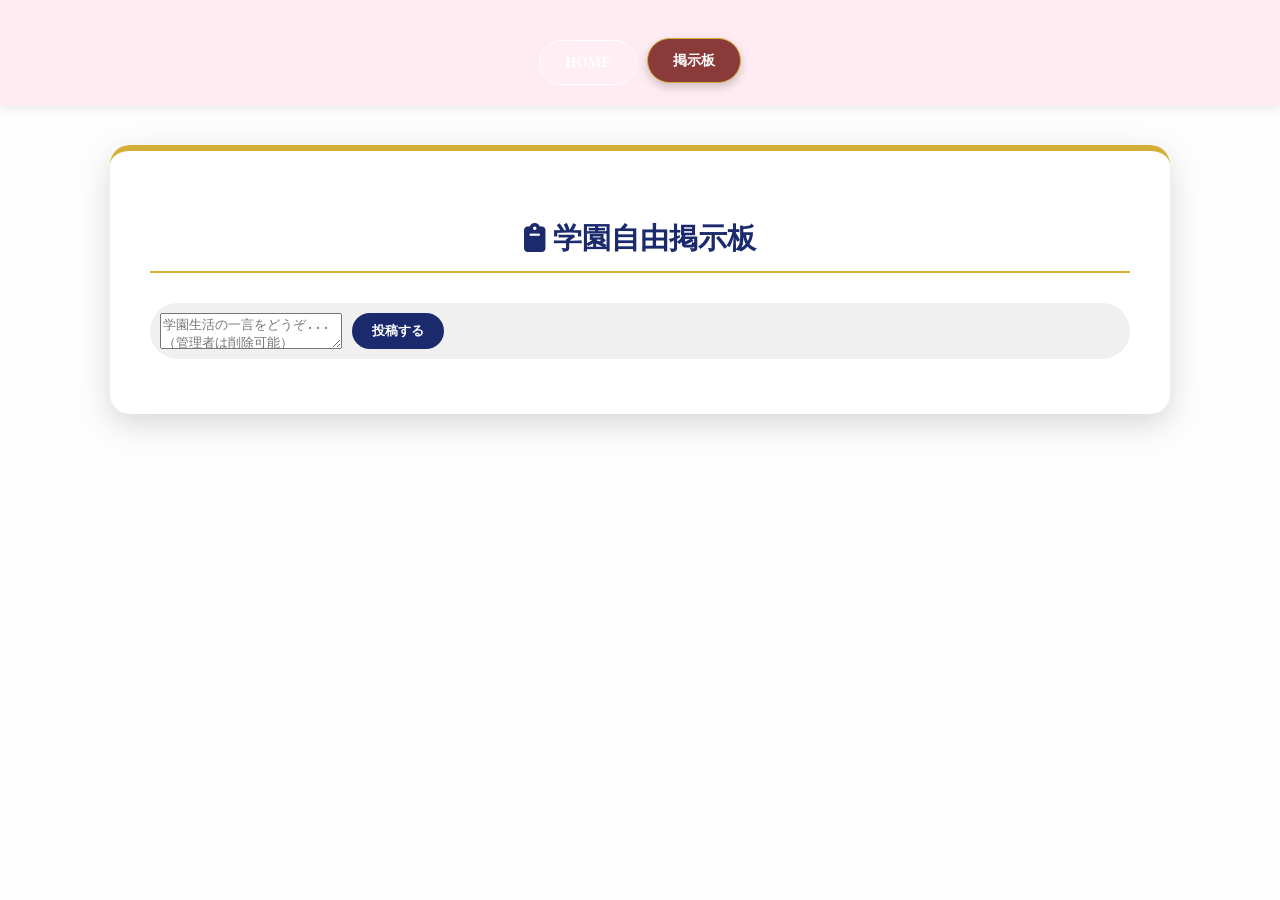
==== bulletin.html @ 1f93f392 "Add files via upload" ====
<!DOCTYPE html>
<html lang="ja">
<head>
    <meta charset="UTF-8">
    <title>学園掲示板 | とりの丘学園</title>
    <link rel="stylesheet" href="https://cdnjs.cloudflare.com/ajax/libs/font-awesome/6.4.0/css/all.min.css">
    <link rel="stylesheet" href="style.css">
</head>
<body class="world-page">
    <header class="mini-header">
        <nav class="premium-nav">
            <a href="index.html" class="nav-item">HOME</a>
            <a href="bulletin.html" class="nav-item active">掲示板</a>
        </nav>
    </header>
    <main class="container">
        <section class="luxury-section">
            <h2 class="gold-title"><i class="fas fa-clipboard"></i> 学園自由掲示板</h2>
            <div class="bulletin-input-area large">
                <textarea id="bulletin-input" placeholder="学園生活の一言をどうぞ...（管理者は削除可能）"></textarea>
                <button onclick="sendBulletin()" class="premium-btn">投稿する</button>
            </div>
            <div id="bulletin-board-display" class="bulletin-full-list">
                <!-- ここに全書き込みが表示される -->
            </div>
        </section>
    </main>
    <script src="data.js"></script>
    <script src="script.js"></script>
</body>
</html>
---- style.css ----
/* ==========================================
   1. 基本変数 & デザインリセット
   ========================================== */
:root {
    --gold: #d4af37;        /* 豪華な金 */
    --navy: #1a2a6c;        /* 深い紺 */
    --sakura: #ffecf2;      /* 桜色 */
    --wine: #8b3a3a;        /* 落ち着いた赤 */
    --white: #ffffff;
    --shadow: 0 10px 30px rgba(0,0,0,0.15);
    --transition: 0.3s ease;
}

* { box-sizing: border-box; }

body {
    margin: 0;
    padding: 0;
    font-family: 'Hiragino Mincho ProN', 'Times New Roman', serif;
    background: #fdfdfd;
    color: #333;
    line-height: 1.6;
    overflow-x: hidden;
}

/* ==========================================
   2. ヘッダー & ナビゲーション
   ========================================== */
.main-header {
    height: 350px;
    background: linear-gradient(135deg, #1a2a6c, #b21f1f, #fdbb2d);
    display: flex;
    flex-direction: column;
    align-items: center;
    justify-content: center;
    color: var(--white);
    text-align: center;
    box-shadow: inset 0 0 100px rgba(0,0,0,0.5);
}

.logo-area h1 {
    font-size: 3.5rem;
    margin: 0;
    letter-spacing: 0.3rem;
    cursor: pointer;
    text-shadow: 2px 2px 10px rgba(0,0,0,0.5);
}

.sub-title { font-size: 1rem; opacity: 0.9; margin-top: 5px; }

.premium-nav {
    margin-top: 20px;
    display: flex;
    gap: 10px;
    flex-wrap: wrap;
    justify-content: center;
}

.nav-item {
    text-decoration: none;
    color: var(--white);
    padding: 10px 25px;
    border: 1px solid var(--white);
    border-radius: 50px;
    transition: var(--transition);
    background: rgba(255,255,255,0.1);
    font-weight: bold;
    font-size: 0.9rem;
}

/* アクティブ・ホバー時の色を統一 */
.nav-item:hover, .nav-item.active {
    background: var(--wine) !important;
    color: white !important;
    border-color: var(--gold) !important;
    transform: translateY(-2px);
    box-shadow: 0 4px 10px rgba(0,0,0,0.2);
}

.mini-header {
    background: var(--sakura);
    padding: 20px 0;
    box-shadow: 0 2px 10px rgba(0,0,0,0.1);
}

/* ==========================================
   3. レイアウト共通 (カード & フェードイン)
   ========================================== */
.container {
    max-width: 1100px;
    margin: 40px auto;
    padding: 0 20px;
}

.luxury-section {
    background: var(--white);
    padding: 40px;
    margin-bottom: 40px;
    border-radius: 20px;
    box-shadow: var(--shadow);
    border-top: 6px solid var(--gold);
    /* JSアニメーション用初期設定 */
    opacity: 0;
    transform: translateY(30px);
    transition: 0.8s ease-out;
}

.luxury-section.show {
    opacity: 1;
    transform: translateY(0);
}

.gold-title {
    text-align: center;
    color: var(--navy);
    border-bottom: 2px solid var(--gold);
    padding-bottom: 10px;
    margin-bottom: 30px;
    font-size: 1.8rem;
}

/* ==========================================
   4. 画像コンテナ・丸枠・Coming Soon (最強ガード)
   ========================================== */
/* 300x300画像がはみ出さないように overflow:hidden を徹底 */

/* 各種サイズ */
.char-circle { width: 150px; height: 150px; }
.char-circle-small { width: 100px; height: 100px; }
.pickup-img { width: 120px; height: 120px; border-radius: 50%; border: 4px solid var(--gold); object-fit: cover; }
.rank-img { width: 80px; height: 80px; border-radius: 50%; border: 2px solid var(--gold); object-fit: cover; }

.img-container {
    width: 150px; height: 150px;
    border-radius: 50%;
    border: 4px solid var(--gold);
    overflow: hidden !important;
    background: white;
    display: flex;
    align-items: center;
    justify-content: center;
    margin: 0 auto;
}
.char-circle-small.img-container { width: 80px; height: 80px; }

.img-container img {
    width: 100%;
    height: 100%;
    object-fit: cover;
}

/* Coming Soon 枠 */
/* --- Coming Soon アイコンのデザイン修正 --- */
.coming-soon-box {
    display: flex;
    align-items: center;
    justify-content: center;
    background: #e0e0e0;
    border: 2px dashed #aaa;
    color: #888;
    font-size: 0.8rem;
    font-weight: bold;
    text-align: center;
    border-radius: 50%;
}
.char-circle.coming-soon-box { width: 150px; height: 150px; }
.char-circle-small.coming-soon-box { width: 100px; height: 100px; }

/* ==========================================
   5. ホーム機能 (掲示板・学食・カレンダー)
   ========================================== */
.three-column {
    display: grid;
    grid-template-columns: repeat(auto-fit, minmax(300px, 1fr));
    gap: 20px;
}

/* 掲示板入力エリア */
.bulletin-input-area {
    display: flex;
    gap: 10px;
    margin-bottom: 15px;
    background: #f0f0f0;
    padding: 10px;
    border-radius: 30px;
}

.bulletin-input-area input { flex: 1; border: none; background: transparent; padding-left: 10px; outline: none; }
.bulletin-input-area button { background: var(--navy); color: white; border: none; padding: 8px 20px; border-radius: 20px; cursor: pointer; }

.bulletin-scroll {
    max-height: 250px;
    overflow-y: auto;
    background: #f9f9f9;
    padding: 15px;
    border-radius: 15px;
}

/* 学食メニュー */
.menu-card {
    padding: 20px;
    border-radius: 15px;
    border-left: 8px solid var(--navy);
    background: #fff;
    box-shadow: 0 4px 10px rgba(0,0,0,0.05);
}

.menu-card.rare {
    background: linear-gradient(135deg, #fff0f5, #ffe4e1);
    border-color: #ff69b4;
    animation: glow 1s infinite alternate;
}

@keyframes glow { from { box-shadow: 0 0 5px #ff69b4; } to { box-shadow: 0 0 20px #ff69b4; } }

/* カレンダー */
.calendar-today {
    background: var(--sakura);
    padding: 15px;
    border-radius: 10px;
    border: 2px solid var(--gold);
    text-align: center;
    font-weight: bold;
    margin-bottom: 15px;
}

.calendar-item {
    display: flex;
    justify-content: space-between;
    padding: 8px 0;
    border-bottom: 1px dashed #ddd;
    font-size: 0.9rem;
}

.calendar-item.is-today { background: #fff0f5; color: #ff4d6d; font-weight: bold; padding: 8px 10px; border-radius: 5px; }

/* ==========================================
   6. 投票・お手紙・名簿
   ========================================== */
/* プルダウン装飾 */
.premium-select {
    width: 100%; padding: 12px 20px; border-radius: 50px;
    border: 2px solid var(--gold); background: white;
    font-weight: bold; color: var(--navy); outline: none;
    appearance: none; cursor: pointer;
    background-image: url("data:image/svg+xml;charset=UTF-8,%3csvg xmlns='http://www.w3.org/2000/svg' viewBox='0 0 24 24' fill='none' stroke='%23d4af37' stroke-width='3' stroke-linecap='round' stroke-linejoin='round'%3e%3cpath d='M6 9l6 6 6-6'/%3e%3c/svg%3e");
    background-repeat: no-repeat; background-position: right 15px center; background-size: 15px;
}

/* お手紙フォーム */
.letter-form {
    max-width: 600px; margin: 0 auto; display: flex; flex-direction: column; gap: 15px;
}
.letter-form textarea { height: 150px; border-radius: 15px; border: 2px solid #ddd; padding: 15px; outline: none; }

.premium-btn {
    background: var(--navy); color: white; padding: 15px; border-radius: 50px; border: none; font-weight: bold; cursor: pointer; transition: 0.3s;
}
.premium-btn:hover { background: var(--wine); transform: scale(1.02); }

/* 投票横スクロール */
.vote-scroll-container {
    display: flex; gap: 20px; overflow-x: auto; padding: 25px; background: rgba(255,236,242,0.5); border-radius: 20px;
}
.vote-mini-card { flex: 0 0 130px; display: flex; flex-direction: column; align-items: center; }
.vote-mini-card span { font-size: 0.85rem; font-weight: bold; white-space: nowrap; margin: 10px 0; }
.vote-btn-heart { background: #ff4d6d; color: white; border: none; width: 40px; height: 40px; border-radius: 50%; cursor: pointer; }

/* 名簿グリッド */
.char-grid { display: grid; grid-template-columns: repeat(auto-fill, minmax(200px, 1fr)); gap: 25px; }
.char-card { background: white; border-radius: 20px; padding: 25px; text-align: center; border: 1px solid #eee; transition: 0.3s; cursor: pointer; }
.char-card:hover { border-color: var(--gold); transform: translateY(-5px); box-shadow: var(--shadow); }

/* ==========================================
   7. ストーリー・コンテンツ
   ========================================== */
.story-card { background: white; border-left: 10px solid #ddd; padding: 25px; margin-bottom: 25px; border-radius: 0 20px 20px 0; box-shadow: 0 5px 15px rgba(0,0,0,0.05); }
.story-tag { display: inline-block; background: #eee; padding: 4px 12px; border-radius: 20px; font-size: 0.8rem; margin-right: 10px; font-weight: bold; }

.filter-tabs { display: flex; gap: 10px; justify-content: center; flex-wrap: wrap; margin-bottom: 30px; }
.filter-btn { background: white; border: 2px solid var(--gold); color: var(--navy); padding: 8px 20px; border-radius: 50px; cursor: pointer; font-weight: bold; transition: 0.3s; }
.filter-btn.active { background: var(--gold); color: white; }

/* ゲームカード (コンテンツページ) */
.game-grid { display: grid; grid-template-columns: repeat(auto-fit, minmax(320px, 1fr)); gap: 20px; }
.game-card { background: white; border: 2px solid #eee; border-radius: 20px; padding: 25px; display: flex; align-items: center; gap: 20px; text-decoration: none; color: inherit; transition: 0.3s; }
.game-card:hover { border-color: var(--gold); transform: translateY(-5px); box-shadow: var(--shadow); }
.game-icon { font-size: 2.5rem; color: var(--navy); width: 50px; text-align: center; }

/* ==========================================
   8. ミニゲーム (地獄の演出)
   ========================================== */
.game-stage {
    position: relative; height: 450px; background: #eef2f3; border: 6px solid var(--navy);
    border-radius: 25px; overflow: hidden; display: flex; flex-direction: column; align-items: center; justify-content: center;
}

/* だいき・たすく (サイズ・位置修正) */
.char-sprite {
    position: absolute;
    bottom: -250px; /* 初期位置を下げて隠す */
    width: 220px;   /* たすく・だいきを大きく */
    z-index: 60;
    transition: 0.4s cubic-bezier(0.175, 0.885, 0.32, 1.275);
}

.char-sprite.left { left: -20px; }
.char-sprite.right { right: -20px; }

/* 登場アニメーション */
.zoom-in {
    bottom: 20px !important;
    transform: scale(1.3);
}

.horror-shake { animation: shake 0.15s infinite; }
.horror-dark { background: #1a1a1a !important; }
@keyframes shake { 0% { transform: translate(2px, 2px); } 50% { transform: translate(-2px, -2px); } 100% { transform: translate(2px, -2px); } }

/* のりおみシャッター */
.shutter { position: absolute; top: -100%; left: 0; width: 100%; height: 100%; background: #333; z-index: 100; transition: 0.6s ease-in; }
.shutter.closed { top: 0; }
.game-ui-nori { position: absolute; bottom: 40px; display: none; gap: 20px; z-index: 110; }
.speech-balloon { position: absolute; top: 30px; background: white; padding: 15px 25px; border-radius: 30px; border: 4px solid var(--navy); font-weight: bold; z-index: 120; text-align: center; max-width: 80%; }

/* ==========================================
   9. その他システム (トースト・モーダル・スープ)
   ========================================== */
#toast-container { position: fixed; bottom: 30px; left: 50%; transform: translateX(-50%); z-index: 10000; }
.toast { background: rgba(26, 42, 108, 0.9); color: white; padding: 15px 30px; border-radius: 50px; margin-top: 10px; animation: fadeInUp 0.4s; }
@keyframes fadeInUp { from { opacity: 0; transform: translateY(20px); } to { opacity: 1; transform: translateY(0); } }

.modal {
    display: none;
    position: fixed;
    z-index: 10000;
    left: 0; top: 0; 
    width: 100%; height: 100%;
    background: rgba(0,0,0,0.85);
    overflow-y: auto; /* モーダル自体をスクロール可能に */
    padding: 20px 0;
}

.modal-content {
    background: transparent; /* 背景はカード側に任せる */
    margin: 20px auto;
    width: 90%;
    max-width: 600px;
    position: relative;
}
.close-btn { position: absolute; right: 20px; top: 15px; font-size: 2rem; cursor: pointer; }

/* 秘密のスープ・ご褒美 */
.soup-overlay { position: fixed; top: 0; left: 0; width: 100%; height: 100%; background: rgba(255, 255, 200, 0.9); display: none; flex-direction: column; justify-content: center; align-items: center; z-index: 20000; text-align: center; }
.walking-gohobi { position: fixed; bottom: 40px; right: -100px; font-size: 4rem; z-index: 9999; cursor: pointer; user-select: none; }
.drink-btn { background: #e67e22; color: white; border: 4px solid #8b4513; padding: 15px 40px; font-size: 1.2rem; border-radius: 50px; cursor: pointer; box-shadow: 0 5px 0 #5d2e0a; transition: 0.1s; }
.drink-btn:active { transform: translateY(5px); box-shadow: none; }

/* --- 人気ランキングの復活 --- */
.ranking-item {
    display: flex; align-items: center; gap: 15px; padding: 15px;
    border-bottom: 1px solid #eee; background: white; border-radius: 10px; margin-bottom: 10px;
}
.rank-1 { border: 2px solid var(--gold); background: #fffcf0; }
.rank-badge { background: var(--gold); color: white; width: 30px; height: 30px; border-radius: 50%; display: flex; align-items: center; justify-content: center; font-weight: bold; }
.rank-quote { font-style: italic; color: #8b3a3a; font-size: 0.9rem; margin-top: 5px; }

/* --- 生徒名簿の応援ボタン（ハートマーク） --- */
.cheer-btn {
    background: #ff4d6d; color: white; border: none; padding: 8px 15px;
    border-radius: 20px; cursor: pointer; font-size: 0.8rem; margin-top: 10px;
    transition: 0.3s;
}
.cheer-btn:hover { transform: scale(1.1); background: #ff758c; }

/* --- キャラ名簿のフィルタ用プルダウン（スマホ対応） --- */
.filter-dropdown-area { margin-bottom: 30px; text-align: center; }
/* 前に渡した .premium-select をそのまま名簿のプルダウンにも適用してね */

/* --- ゲームの文字を見やすく（コントラスト強化） --- */
.success-text { color: #2ecc71; font-size: 1.8rem; font-weight: bold; text-shadow: 2px 2px 0 #fff, -2px -2px 0 #fff; }
.fail-text { color: #e74c3c; font-size: 1.8rem; font-weight: bold; text-shadow: 2px 2px 0 #fff, -2px -2px 0 #fff; }
.horror-text { color: #ff0000; font-size: 2rem; font-weight: bold; text-shadow: 0 0 15px #000, 2px 2px 0 #000; z-index: 200; position: relative; }

/* --- 1. 人気ランキングの枠とタイトル復活 --- */
#ranking-board {
    border: 3px double var(--gold);
    border-radius: 20px;
    padding: 25px;
    background: #fff;
    margin-top: 30px;
}
#ranking-board h3 {
    text-align: center;
    color: var(--navy);
    background: var(--sakura);
    padding: 10px;
    border-radius: 50px;
    margin-bottom: 20px;
}

/* --- 2. プロフモーダルの豪華装飾 --- */
.modal-profile-card {
    background: white;
    border-radius: 30px;
    overflow: hidden;
    box-shadow: 0 10px 40px rgba(0,0,0,0.3);
    position: relative;
    border: 3px solid var(--gold);
}
.modal-header-bg {
    height: 100px;
    background: linear-gradient(135deg, var(--navy), #4a90e2);
}
.modal-main-content { padding: 0 30px 30px; margin-top: -60px; text-align: center; }
.modal-full-name { font-size: 1.8rem; color: var(--navy); margin: 15px 0 5px; }
.modal-tags { display: flex; justify-content: center; gap: 10px; margin-bottom: 15px; }
.m-tag { background: #f0f0f0; padding: 3px 12px; border-radius: 50px; font-size: 0.8rem; font-weight: bold; }
.modal-mbti-area { margin-bottom: 20px; }
.mbti-badge { background: var(--gold); color: white; padding: 5px 15px; border-radius: 5px; margin: 0 5px; font-weight: bold; }
.modal-description-box { background: #f9f9f9; padding: 15px; border-radius: 15px; text-align: left; margin: 15px 0; border-left: 5px solid var(--gold); }
.modal-quote-box { font-style: italic; color: var(--wine); font-weight: bold; margin: 20px 0; border-top: 1px solid #eee; padding-top: 10px; }

/* --- 3. のりおみゲームの選択肢を確実に表示 --- */
.game-ui-nori {
    display: none; /* JSでflexに切り替え */
    position: absolute;
    bottom: 50px;
    left: 50%;
    transform: translateX(-50%);
    z-index: 200;
    gap: 15px;
}

/* --- 4. ご褒美ゲーム：手のはみ出し防止コンテナ --- */
#hand-container {
    position: absolute;
    top: 0; left: 0; width: 100%; height: 100%;
    z-index: 150;
    pointer-events: none; /* 下のボタンをクリックさせない、手だけクリックさせる */
}
.falling-hand {
    position: absolute;
    font-size: 4rem;
    cursor: pointer;
    pointer-events: auto; /* 手だけはクリック可能に */
}

.birthday-card-special {
    background: linear-gradient(135deg, #fff0f5, #ffffff);
    border: 2px solid var(--gold);
    border-radius: 15px;
    padding: 15px;
    margin-top: 10px;
}
.b-day-person {
    display: flex;
    align-items: center;
    gap: 15px;
    margin-bottom: 10px;
}
.b-day-info { text-align: left; }
.b-day-name { font-weight: bold; color: var(--navy); display: block; }
.b-day-greet { font-size: 0.8rem; color: #ff4d6d; }

/* --- モーダルのCloseボタン位置修正 --- */
.close-btn {
    position: absolute;
    right: 20px; top: 20px;
    font-size: 2.5rem;
    color: white; /* ヘッダー背景の上でも見えるように */
    cursor: pointer;
    z-index: 1000;
    text-shadow: 0 0 10px rgba(0,0,0,0.5);
}

/* --- 応援ボタンの装飾 --- */
.vote-btn-big {
    background: linear-gradient(135deg, #ff4d6d, #ff758c);
    color: white;
    border: 2px solid var(--gold);
    padding: 15px 30px;
    border-radius: 50px;
    font-weight: bold;
    cursor: pointer;
    box-shadow: 0 4px 15px rgba(255, 77, 109, 0.3);
    transition: 0.3s;
    width: 100%;
    margin-top: 20px;
}
.vote-btn-big:hover { transform: scale(1.05); filter: brightness(1.1); }

/* --- 社交辞令カウンターのボタン装飾 --- */
.sincerity-btn { 
    background: #3498db !important; color: white !important; 
    border: 2px solid white !important; box-shadow: 0 4px 0 #2980b9 !important;
}
.social-btn { 
    background: #e74c3c !important; color: white !important; 
    border: 2px solid white !important; box-shadow: 0 4px 0 #c0392b !important;
}

/* --- ストーリー検索・フィルタエリア --- */
.story-search-grid {
    display: grid;
    grid-template-columns: repeat(auto-fit, minmax(200px, 1fr));
    gap: 15px;
    background: #f9f9f9;
    padding: 20px;
    border-radius: 15px;
    margin-bottom: 30px;
    border: 1px solid #eee;
}

/* --- 掲示板の削除ボタン --- */
.post-header { display: flex; justify-content: space-between; align-items: center; }
.delete-btn {
    background: none; border: none; color: #ccc; cursor: pointer; font-size: 0.8rem;
}
.delete-btn:hover { color: #e74c3c; }
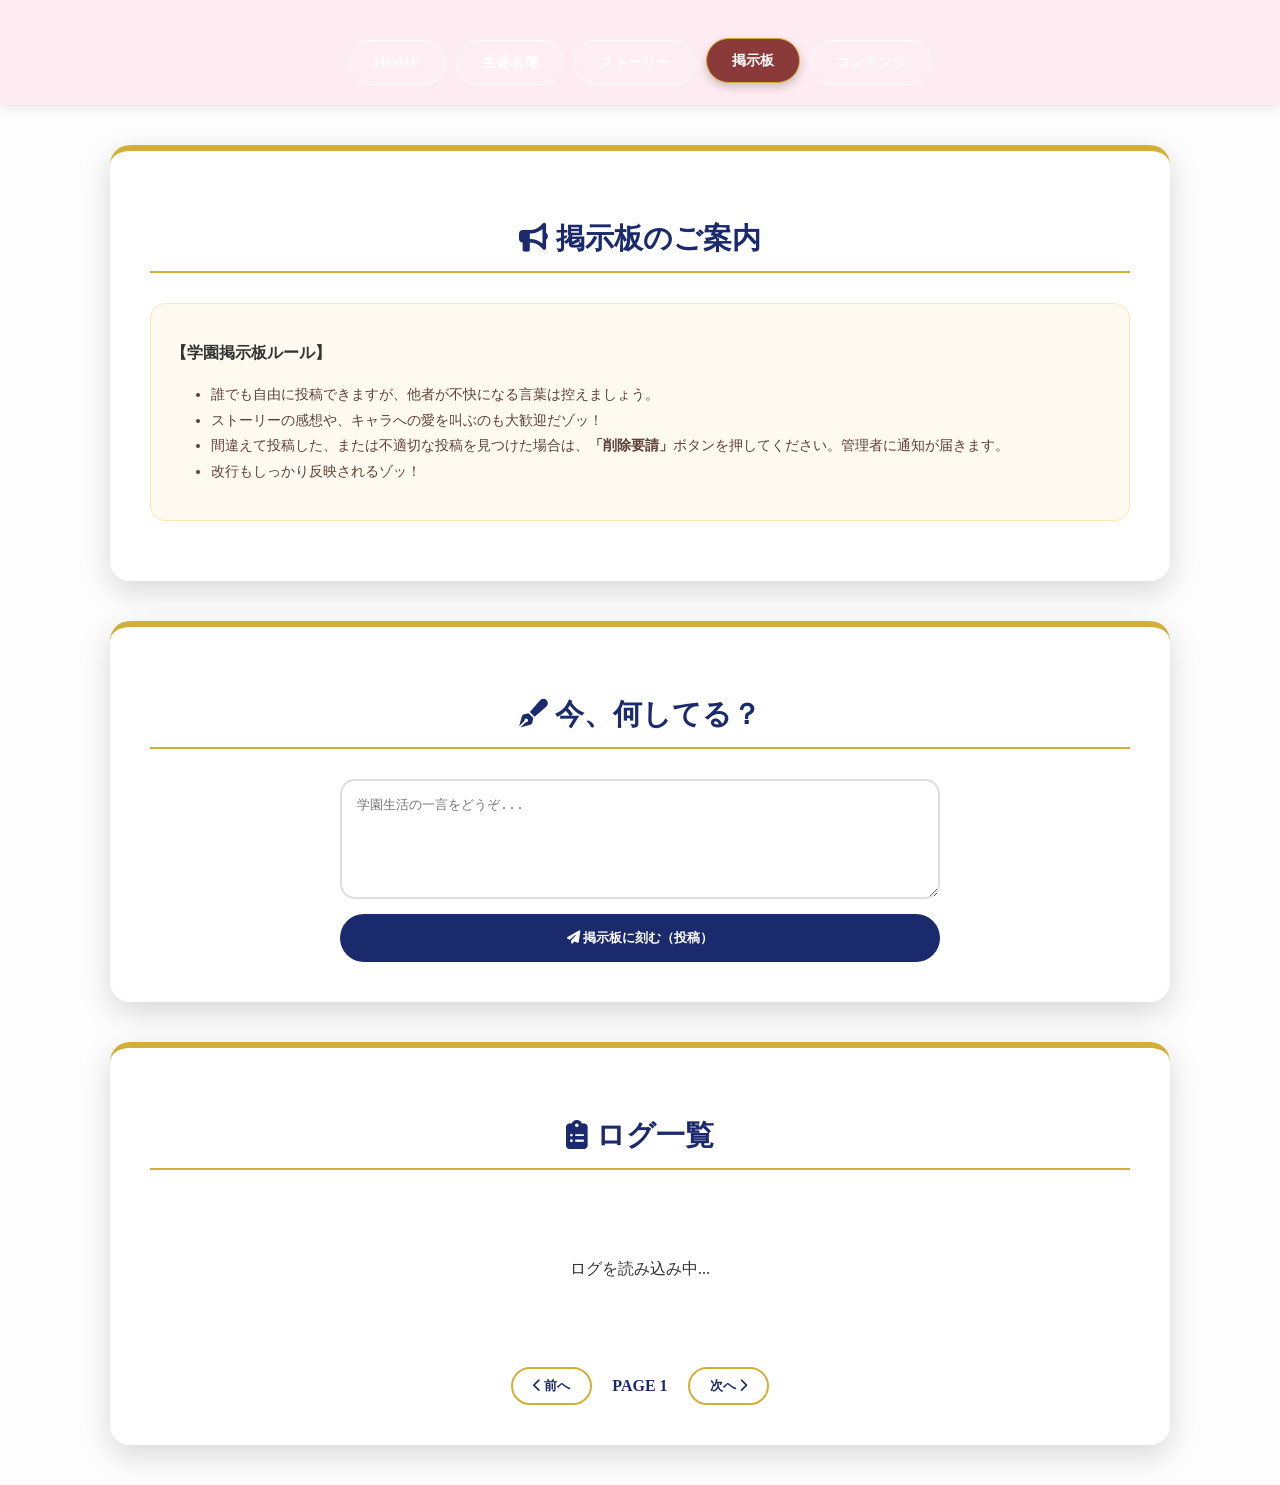
==== commit 84e07fd2: "Revamp bulletin.html structure and content" ====
--- a/bulletin.html
+++ b/bulletin.html
@@ -3,29 +3,101 @@
 <head>
     <meta charset="UTF-8">
     <title>学園掲示板 | とりの丘学園</title>
+    <meta name="viewport" content="width=device-width, initial-scale=1.0">
     <link rel="stylesheet" href="https://cdnjs.cloudflare.com/ajax/libs/font-awesome/6.4.0/css/all.min.css">
     <link rel="stylesheet" href="style.css">
 </head>
 <body class="world-page">
+
+    <!-- ヘッダーエリア -->
     <header class="mini-header">
         <nav class="premium-nav">
             <a href="index.html" class="nav-item">HOME</a>
+            <a href="chara.html" class="nav-item">生徒名簿</a>
+            <a href="story.html" class="nav-item">ストーリー</a>
             <a href="bulletin.html" class="nav-item active">掲示板</a>
+            <a href="games.html" class="nav-item">コンテンツ</a>
         </nav>
     </header>
+
     <main class="container">
+        <!-- 案内 ＆ ルール -->
         <section class="luxury-section">
-            <h2 class="gold-title"><i class="fas fa-clipboard"></i> 学園自由掲示板</h2>
-            <div class="bulletin-input-area large">
-                <textarea id="bulletin-input" placeholder="学園生活の一言をどうぞ...（管理者は削除可能）"></textarea>
-                <button onclick="sendBulletin()" class="premium-btn">投稿する</button>
+            <h2 class="gold-title"><i class="fas fa-bullhorn"></i> 掲示板のご案内</h2>
+            <div class="rules-box" style="background:#fffaf0; padding:20px; border-radius:15px; border:1px solid #ffe4b5; margin-bottom:20px;">
+                <p><strong>【学園掲示板ルール】</strong></p>
+                <ul style="font-size:0.9rem; color:#5d4037; line-height: 1.8;">
+                    <li>誰でも自由に投稿できますが、他者が不快になる言葉は控えましょう。</li>
+                    <li>ストーリーの感想や、キャラへの愛を叫ぶのも大歓迎だゾッ！</li>
+                    <li>間違えて投稿した、または不適切な投稿を見つけた場合は、<strong>「削除要請」</strong>ボタンを押してください。管理者に通知が届きます。</li>
+                    <li>改行もしっかり反映されるゾッ！</li>
+                </ul>
             </div>
-            <div id="bulletin-board-display" class="bulletin-full-list">
-                <!-- ここに全書き込みが表示される -->
+        </section>
+
+        <!-- 新規投稿エリア -->
+        <section class="luxury-section">
+            <h2 class="gold-title"><i class="fas fa-pen-fancy"></i> 今、何してる？</h2>
+            <div class="letter-form">
+                <textarea id="bulletin-input" placeholder="学園生活の一言をどうぞ..." style="height: 120px;"></textarea>
+                <button onclick="sendBulletin()" class="premium-btn">
+                    <i class="fas fa-paper-plane"></i> 掲示板に刻む（投稿）
+                </button>
+            </div>
+        </section>
+
+        <!-- 掲示板表示エリア -->
+        <section class="luxury-section">
+            <h2 class="gold-title"><i class="fas fa-clipboard-list"></i> ログ一覧</h2>
+            
+            <!-- ローディング表示（JSで制御） -->
+            <div id="bulletin-board-display">
+                <div style="text-align:center; padding:40px;">
+                    <div class="loading-spinner"></div>
+                    <p>ログを読み込み中...</p>
+                </div>
+            </div>
+
+            <!-- ページネーション（10件ごと） -->
+            <div class="pagination-area" style="display: flex; justify-content: center; align-items: center; gap: 20px; margin-top: 30px;">
+                <button onclick="changeBulletinPage(-1)" id="prev-btn" class="filter-btn" style="padding: 8px 20px;">
+                    <i class="fas fa-chevron-left"></i> 前へ
+                </button>
+                <span id="current-page-num" style="font-weight: bold; color: var(--navy);">PAGE 1</span>
+                <button onclick="changeBulletinPage(1)" id="next-btn" class="filter-btn" style="padding: 8px 20px;">
+                    次へ <i class="fas fa-chevron-right"></i>
+                </button>
             </div>
         </section>
     </main>
+
+    <!-- 全ページ共通モーダル（削除要請などの詳細用） -->
+    <div id="profile-modal" class="modal">
+        <div class="modal-content">
+            <span class="close-btn" onclick="closeProfile()">&times;</span>
+            <div id="modal-body"></div>
+        </div>
+    </div>
+
+    <!-- トースト通知コンテナ -->
+    <div id="toast-container"></div>
+
     <script src="data.js"></script>
     <script src="script.js"></script>
+
+    <script>
+        // 掲示板ページ専用のページ管理
+        let currentBulletinPage = 1;
+
+        async function changeBulletinPage(offset) {
+            const newPage = currentBulletinPage + offset;
+            if (newPage < 1) return;
+            currentBulletinPage = newPage;
+            document.getElementById('current-page-num').innerText = `PAGE ${currentBulletinPage}`;
+            await loadBulletin(currentBulletinPage);
+            // ページトップへ戻す
+            window.scrollTo({ top: 0, behavior: 'smooth' });
+        }
+    </script>
 </body>
-</html>+</html>
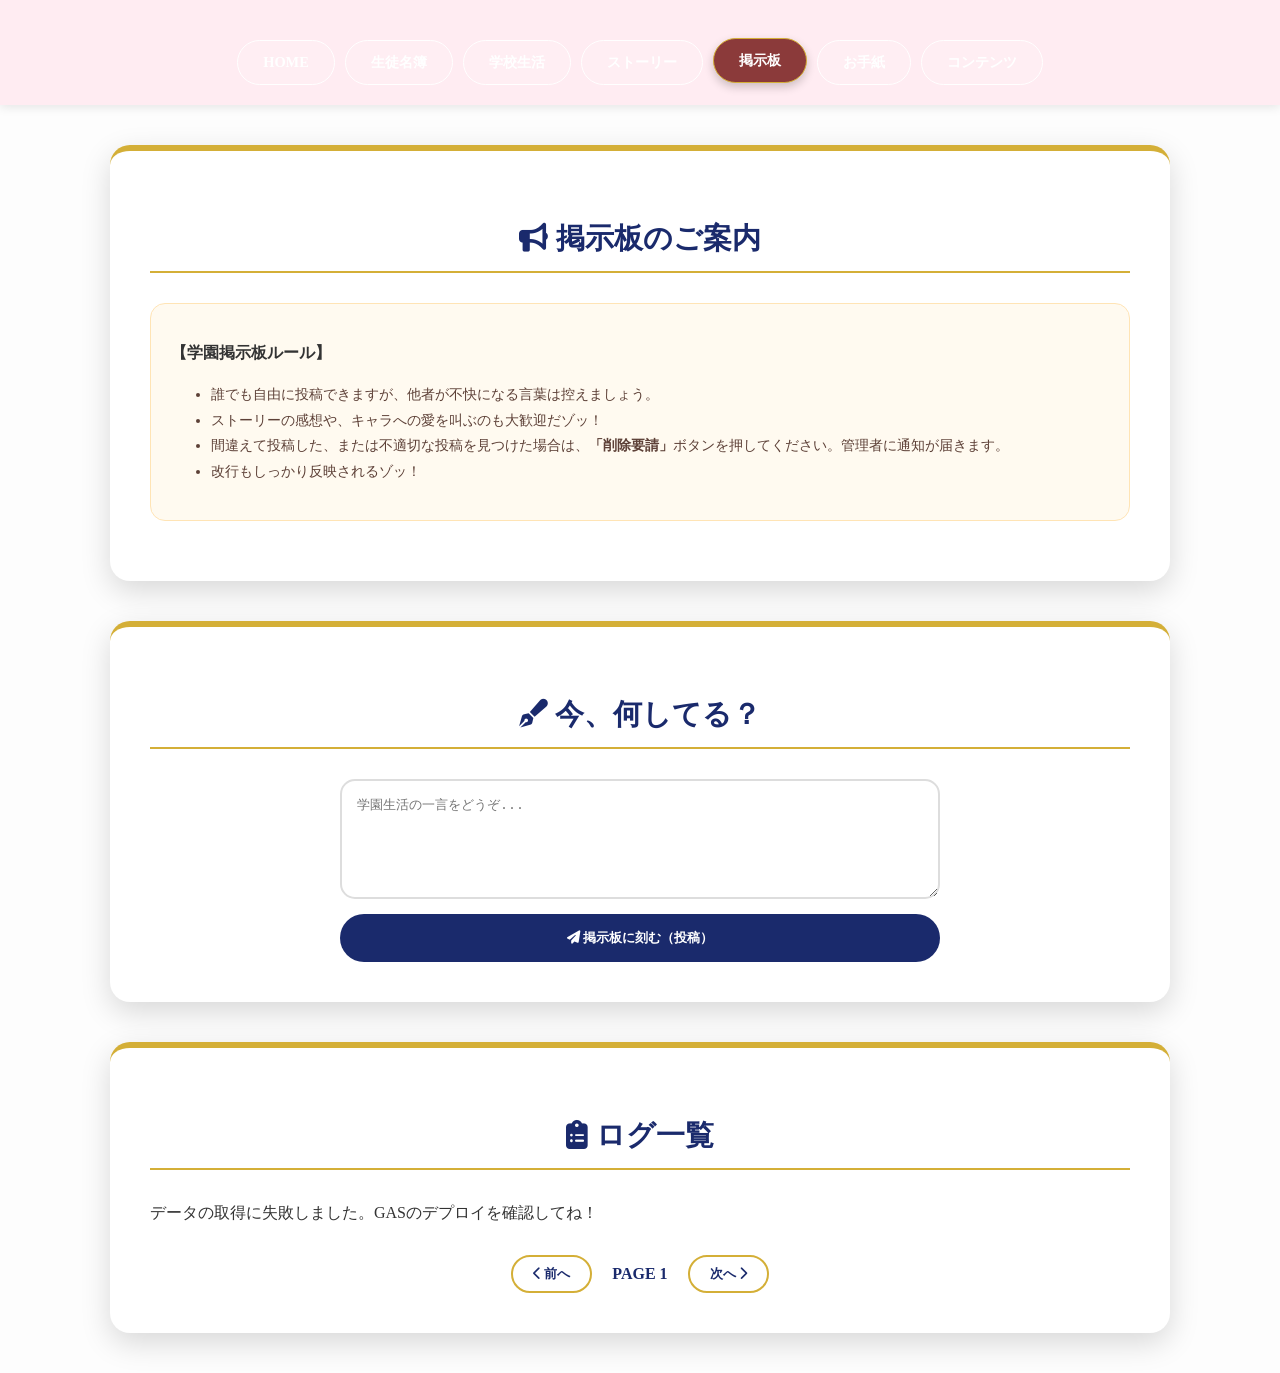
==== commit 60569add: "Update bulletin.html" ====
--- a/bulletin.html
+++ b/bulletin.html
@@ -14,8 +14,10 @@
         <nav class="premium-nav">
             <a href="index.html" class="nav-item">HOME</a>
             <a href="chara.html" class="nav-item">生徒名簿</a>
+            <a href="life.html" class="nav-item">学校生活</a> <!-- ★追加！ -->
             <a href="story.html" class="nav-item">ストーリー</a>
             <a href="bulletin.html" class="nav-item active">掲示板</a>
+            <a href="letters.html" class="nav-item">お手紙</a>
             <a href="games.html" class="nav-item">コンテンツ</a>
         </nav>
     </header>
--- a/style.css
+++ b/style.css
@@ -518,3 +518,147 @@
     background: none; border: none; color: #ccc; cursor: pointer; font-size: 0.8rem;
 }
 .delete-btn:hover { color: #e74c3c; }
+
+/* ストーリー内のミニキャラ枠 */
+.story-char-icons { display: flex; gap: -10px; margin: 10px 0; }
+.char-circle-mini.img-container {
+    width: 40px; height: 40px; border-width: 2px;
+    margin-left: -10px; /* 重なり演出 */
+}
+.char-circle-mini.img-container:first-child { margin-left: 0; }
+
+/* 掲示板スレ風デザイン */
+.thread-style {
+    background: #fff; border: 1px solid #ddd;
+    border-radius: 10px; padding: 15px; margin-bottom: 10px;
+}
+.post-actions { display: flex; gap: 10px; }
+.req-btn { background: #eee; border: none; font-size: 0.7rem; cursor: pointer; border-radius: 5px; }
+.req-btn:hover { background: #ffdada; color: #e74c3c; }
+
+/* 管理者ボタンは普段隠しておく（みつきがコンソールから消す時用など） */
+.admin-only-btn { opacity: 0.2; font-size: 0.6rem; border: none; background: none; }
+
+/* キャラアイコンを重ねる（離れすぎを防止） */
+.story-char-icons-wrap {
+    display: flex;
+    margin: 15px 0;
+    padding-left: 10px;
+}
+.char-circle-mini.img-container {
+    width: 45px; height: 45px;
+    margin-left: -15px; /* 重なり */
+    border: 2px solid white;
+    box-shadow: 2px 0 5px rgba(0,0,0,0.1);
+}
+
+/* ストーリー全文表示の装飾 */
+.story-modal-title { color: var(--navy); font-size: 2rem; margin: 10px 0; }
+.story-modal-content {
+    text-align: left;
+    line-height: 1.8;
+    font-size: 1.1rem;
+    padding: 20px;
+    background: #fdfdfd;
+    border-radius: 10px;
+    white-space: pre-wrap; /* 改行をそのまま反映 */
+}
+.read-more-btn {
+    background: var(--gold);
+    color: white;
+    border: none;
+    padding: 10px 20px;
+    border-radius: 5px;
+    cursor: pointer;
+    font-weight: bold;
+    margin-top: 10px;
+}
+
+/* --- ローディングスピナーのデザイン --- */
+.loading-spinner {
+    width: 50px;
+    height: 50px;
+    border: 5px solid #f3f3f3;
+    border-top: 5px solid var(--gold);
+    border-radius: 50%;
+    animation: spin 1s linear infinite;
+    margin: 0 auto;
+}
+@keyframes spin { 0% { transform: rotate(0deg); } 100% { transform: rotate(360deg); } }
+
+/* --- コンテンツアイコンの修正（FontAwesome 6 対応） --- */
+.fa-crown, .fa-layer-group, .fa-cat, .fa-keyboard, .fa-wolf-pack-battalion {
+    display: inline-block !important;
+}
+
+/* --- 掲示板：スレッド（返信）のデザイン --- */
+.reply-post {
+    margin-left: 30px;
+    border-left: 3px solid var(--sakura);
+    padding-left: 15px;
+    background: #fdfdfd;
+    margin-top: 5px;
+}
+
+/* キャラアイコンを重ねる演出 */
+.story-char-icons-wrap {
+    display: flex;
+    margin: 10px 0;
+    padding-left: 10px;
+}
+
+.char-circle-mini {
+    width: 45px; height: 45px;
+    margin-left: -15px; /* ここで重なりを作る */
+    border: 2px solid white;
+    border-radius: 50%;
+    overflow: hidden;
+    box-shadow: 2px 0 5px rgba(0,0,0,0.2);
+    background: white;
+}
+
+.char-circle-mini:first-child { margin-left: 0; }
+
+.char-circle-mini img { width: 100%; height: 100%; object-fit: cover; }
+
+/* 検索グリッド */
+.story-search-grid {
+    background: #fdfdfd;
+    padding: 20px;
+    border-radius: 20px;
+    border: 1px solid #eee;
+    margin-bottom: 20px;
+}
+
+/* ランキングアイテムの構造修正（2位のズレ防止） */
+.ranking-item {
+    display: flex;
+    align-items: center; /* 縦方向を中央揃え */
+    gap: 20px;
+    padding: 15px;
+    border-bottom: 1px solid #eee;
+    background: white;
+    border-radius: 15px;
+    margin-bottom: 15px;
+}
+
+.rank-img-wrap {
+    flex-shrink: 0; /* 画像が縮まないように */
+}
+
+.rank-content {
+    flex-grow: 1; /* テキストエリアを広げる */
+    text-align: left;
+}
+
+.rank-name-text {
+    font-weight: bold;
+    color: var(--navy);
+    display: block;
+}
+
+/* 掲示板の改行をそのまま表示 */
+.bulletin-post {
+    white-space: pre-wrap; /* これで「テスト[改行]テスト」が反映される！ */
+    word-wrap: break-word;
+}
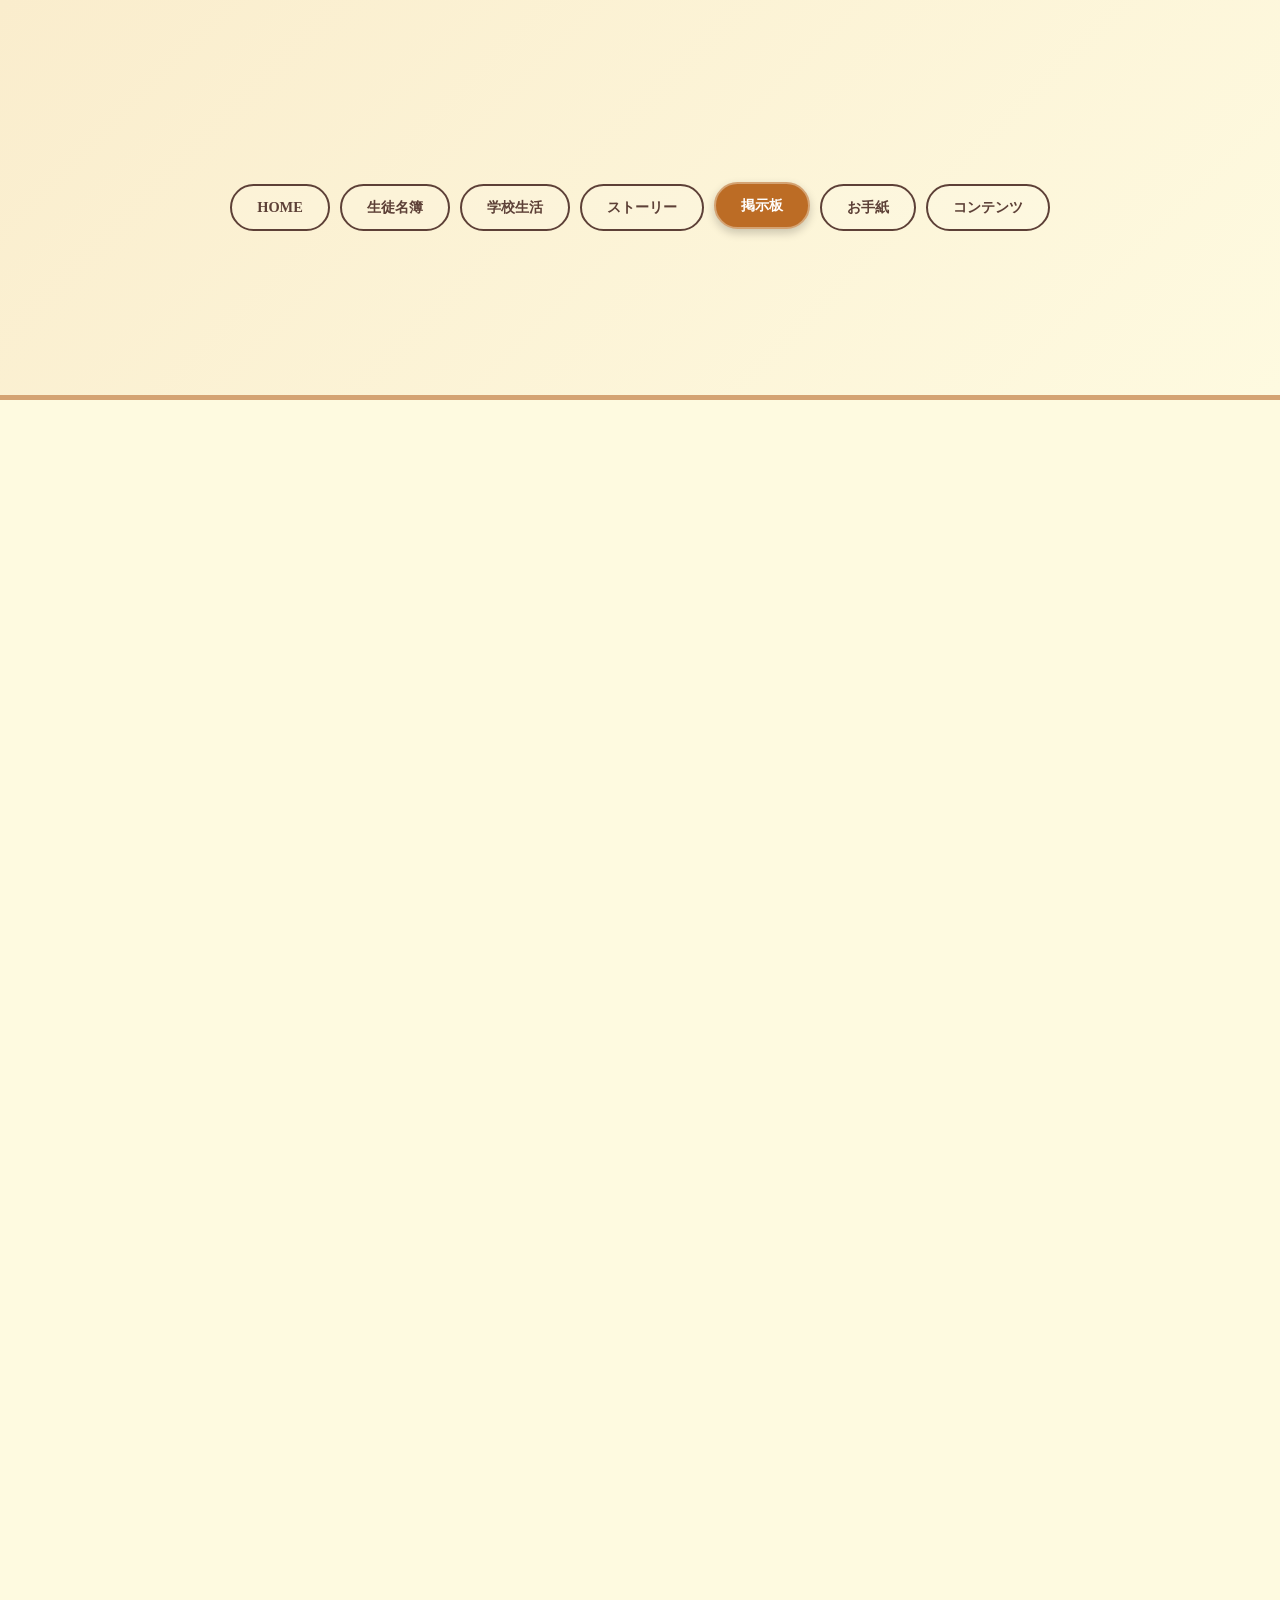
==== commit c3abac2c: "Update bulletin.html" ====
--- a/bulletin.html
+++ b/bulletin.html
@@ -10,7 +10,11 @@
 <body class="world-page">
 
     <!-- ヘッダーエリア -->
-    <header class="mini-header">
+    <header class="main-header"> <!-- mini-header のページも同じようにしてね -->
+        <!-- ハンバーガーのアイコンを必ず入れる！ -->
+        <div class="menu-toggle" onclick="toggleMenu()" style="position: absolute; top: 20px; right: 20px; font-size: 2rem; color: var(--navy); cursor: pointer; z-index: 10000;">
+            <i class="fas fa-bars"></i>
+        </div>
         <nav class="premium-nav">
             <a href="index.html" class="nav-item">HOME</a>
             <a href="chara.html" class="nav-item">生徒名簿</a>
--- a/style.css
+++ b/style.css
@@ -2,12 +2,12 @@
    1. 基本変数 & デザインリセット
    ========================================== */
 :root {
-    --gold: #d4af37;        /* 豪華な金 */
-    --navy: #1a2a6c;        /* 深い紺 */
-    --sakura: #ffecf2;      /* 桜色 */
-    --wine: #8b3a3a;        /* 落ち着いた赤 */
+    --gold: #d4a373;        /* ロゴに合わせた落ち着いた茶色寄りの金 */
+    --navy: #5d4037;        /* ロゴの文字色に近いダークブラウン */
+    --sakura: #faedcd;      /* ロゴ背景に合うクリーム色 */
+    --wine: #bc6c25;        /* 温かいオレンジ系 */
     --white: #ffffff;
-    --shadow: 0 10px 30px rgba(0,0,0,0.15);
+    --shadow: 0 10px 30px rgba(0,0,0,0.1);
     --transition: 0.3s ease;
 }
 
@@ -17,7 +17,7 @@
     margin: 0;
     padding: 0;
     font-family: 'Hiragino Mincho ProN', 'Times New Roman', serif;
-    background: #fdfdfd;
+    background: #fefae0;
     color: #333;
     line-height: 1.6;
     overflow-x: hidden;
@@ -27,15 +27,22 @@
    2. ヘッダー & ナビゲーション
    ========================================== */
 .main-header {
-    height: 350px;
-    background: linear-gradient(135deg, #1a2a6c, #b21f1f, #fdbb2d);
+    height: 400px;
+    /* ロゴの色合いに合わせたグラデーションを少し多めに設定 */
+    background: linear-gradient(135deg, #faedcd, #fefae0, #f8ad9d, #faedcd);
+    background-size: 300% 300%;
+    animation: gradientFlow 15s ease infinite; /* 15秒かけてゆっくり動く */
+    border-bottom: 5px solid var(--gold);
     display: flex;
     flex-direction: column;
     align-items: center;
     justify-content: center;
-    color: var(--white);
-    text-align: center;
-    box-shadow: inset 0 0 100px rgba(0,0,0,0.5);
+}
+
+@keyframes gradientFlow {
+    0% { background-position: 0% 50%; }
+    50% { background-position: 100% 50%; }
+    100% { background-position: 0% 50%; }
 }
 
 .logo-area h1 {
@@ -45,8 +52,21 @@
     cursor: pointer;
     text-shadow: 2px 2px 10px rgba(0,0,0,0.5);
 }
-
-.sub-title { font-size: 1rem; opacity: 0.9; margin-top: 5px; }
+.logo-area img {
+    max-width: 300px; /* ロゴを適切なサイズに */
+    height: auto;
+    cursor: pointer;
+    transition: transform 0.3s cubic-bezier(0.175, 0.885, 0.32, 1.275);
+}
+.logo-area img:hover { transform: scale(1.1); }
+.sub-title { 
+    font-size: 1.1rem; 
+    opacity: 1; /* 透明度をなくす */
+    color: #8b5e3c; /* 濃いめのブラウン */
+    font-weight: bold;
+    text-shadow: 1px 1px 2px rgba(255,255,255,0.8); /* 白い影をつけて浮かせる */
+    margin-top: 5px;
+}
 
 .premium-nav {
     margin-top: 20px;
@@ -58,9 +78,9 @@
 
 .nav-item {
     text-decoration: none;
-    color: var(--white);
+    color: var(--navy);
     padding: 10px 25px;
-    border: 1px solid var(--white);
+    border: 2px solid var(--navy);
     border-radius: 50px;
     transition: var(--transition);
     background: rgba(255,255,255,0.1);
@@ -248,8 +268,21 @@
 }
 
 /* お手紙フォーム */
+/* お手紙ポスト風デザイン */
 .letter-form {
-    max-width: 600px; margin: 0 auto; display: flex; flex-direction: column; gap: 15px;
+    background: #fffafa;
+    border: 10px solid #e74c3c; /* 赤いポスト風 */
+    border-radius: 20px;
+    padding: 30px;
+    position: relative;
+}
+.letter-form::before {
+    content: 'POST';
+    position: absolute;
+    top: -20px; left: 50%;
+    transform: translateX(-50%);
+    background: #e74c3c; color: white;
+    padding: 5px 20px; font-weight: bold; border-radius: 10px;
 }
 .letter-form textarea { height: 150px; border-radius: 15px; border: 2px solid #ddd; padding: 15px; outline: none; }
 
@@ -336,23 +369,37 @@
     z-index: 10000;
     left: 0; top: 0; 
     width: 100%; height: 100%;
-    background: rgba(0,0,0,0.85);
+    background: rgba(0,0,0,0.7);
+    backdrop-filter: blur(5px);
     overflow-y: auto; /* モーダル自体をスクロール可能に */
     padding: 20px 0;
 }
 
 .modal-content {
-    background: transparent; /* 背景はカード側に任せる */
-    margin: 20px auto;
-    width: 90%;
-    max-width: 600px;
-    position: relative;
+    background: white !important; /* 絶対に白にする */
+    color: #333 !important;
+    border: 3px solid var(--gold);
+    box-shadow: 0 20px 60px rgba(0,0,0,0.5);
+    max-height: 90vh; /* 画面の90%までに制限 */
+    overflow-y: auto; /* ★ここ！中身が長ければスクロールさせる */
+    padding: 30px;
+    border-radius: 20px;
 }
 .close-btn { position: absolute; right: 20px; top: 15px; font-size: 2rem; cursor: pointer; }
 
 /* 秘密のスープ・ご褒美 */
 .soup-overlay { position: fixed; top: 0; left: 0; width: 100%; height: 100%; background: rgba(255, 255, 200, 0.9); display: none; flex-direction: column; justify-content: center; align-items: center; z-index: 20000; text-align: center; }
-.walking-gohobi { position: fixed; bottom: 40px; right: -100px; font-size: 4rem; z-index: 9999; cursor: pointer; user-select: none; }
+.walking-gohobi {
+    position: fixed;
+    bottom: 40px;
+    right: -100px;
+    font-size: 4rem;
+    line-height: 1; /* ★これ！高さを文字サイズにピッタリ合わせる */
+    width: 1em;     /* ★幅もピッタリに！ */
+    z-index: 9999;
+    cursor: pointer;
+    user-select: none;
+}
 .drink-btn { background: #e67e22; color: white; border: 4px solid #8b4513; padding: 15px 40px; font-size: 1.2rem; border-radius: 50px; cursor: pointer; box-shadow: 0 5px 0 #5d2e0a; transition: 0.1s; }
 .drink-btn:active { transform: translateY(5px); box-shadow: none; }
 
@@ -533,17 +580,39 @@
     border-radius: 10px; padding: 15px; margin-bottom: 10px;
 }
 .post-actions { display: flex; gap: 10px; }
-.req-btn { background: #eee; border: none; font-size: 0.7rem; cursor: pointer; border-radius: 5px; }
-.req-btn:hover { background: #ffdada; color: #e74c3c; }
+.req-btn {
+    background: var(--sakura);
+    border: 1px solid var(--gold);
+    color: var(--navy);
+    padding: 5px 12px;
+    border-radius: 20px;
+    font-size: 0.8rem;
+    cursor: pointer;
+    transition: 0.3s;
+}
+.req-btn:hover {
+    background: var(--gold);
+    color: white;
+}
+/* 削除要請ボタン（赤みを追加） */
+.req-btn.delete-req {
+    border-color: #e74c3c;
+    color: #e74c3c;
+}
+.req-btn.delete-req:hover {
+    background: #e74c3c;
+    color: white;
+}
 
 /* 管理者ボタンは普段隠しておく（みつきがコンソールから消す時用など） */
 .admin-only-btn { opacity: 0.2; font-size: 0.6rem; border: none; background: none; }
 
-/* キャラアイコンを重ねる（離れすぎを防止） */
+/* ストーリーアイコンの密着（再修正） */
 .story-char-icons-wrap {
     display: flex;
+    justify-content: flex-start; /* 左寄せ */
+    padding-left: 10px;
     margin: 15px 0;
-    padding-left: 10px;
 }
 .char-circle-mini.img-container {
     width: 45px; height: 45px;
@@ -555,13 +624,13 @@
 /* ストーリー全文表示の装飾 */
 .story-modal-title { color: var(--navy); font-size: 2rem; margin: 10px 0; }
 .story-modal-content {
+    max-height: 60vh; /* 文章エリアの高さを制限 */
+    overflow-y: auto; /* 長ければスクロール */
+    padding-right: 10px;
+    margin: 20px 0;
+    line-height: 1.8;
+    white-space: pre-wrap; /* 改行を反映 */
     text-align: left;
-    line-height: 1.8;
-    font-size: 1.1rem;
-    padding: 20px;
-    background: #fdfdfd;
-    border-radius: 10px;
-    white-space: pre-wrap; /* 改行をそのまま反映 */
 }
 .read-more-btn {
     background: var(--gold);
@@ -573,7 +642,25 @@
     font-weight: bold;
     margin-top: 10px;
 }
-
+.search-container {
+    margin-bottom: 20px;
+    position: relative;
+}
+.search-container i {
+    position: absolute;
+    left: 15px;
+    top: 50%;
+    transform: translateY(-50%);
+    color: var(--gold);
+}
+.search-input {
+    width: 100%;
+    padding: 12px 15px 12px 45px;
+    border: 2px solid var(--gold);
+    border-radius: 50px;
+    font-size: 1rem;
+    outline: none;
+}
 /* --- ローディングスピナーのデザイン --- */
 .loading-spinner {
     width: 50px;
@@ -600,21 +687,12 @@
     margin-top: 5px;
 }
 
-/* キャラアイコンを重ねる演出 */
-.story-char-icons-wrap {
-    display: flex;
-    margin: 10px 0;
-    padding-left: 10px;
-}
-
 .char-circle-mini {
     width: 45px; height: 45px;
-    margin-left: -15px; /* ここで重なりを作る */
-    border: 2px solid white;
-    border-radius: 50%;
-    overflow: hidden;
-    box-shadow: 2px 0 5px rgba(0,0,0,0.2);
-    background: white;
+    margin-right: 20px; /* ここをマイナスにして重ねる！ */
+    border: 3px solid white;
+    box-shadow: 2px 2px 5px rgba(0,0,0,0.1);
+    z-index: 1;
 }
 
 .char-circle-mini:first-child { margin-left: 0; }
@@ -662,3 +740,415 @@
     white-space: pre-wrap; /* これで「テスト[改行]テスト」が反映される！ */
     word-wrap: break-word;
 }
+
+.bulletin-post.is-reply {
+    margin-left: 40px;
+    border-left: 4px solid var(--gold);
+    background: #fff;
+    transform: scale(0.95);
+}
+
+/* --- ストーリー投稿フォームの入力欄を豪華に --- */
+.letter-form input[type="text"] {
+    width: 100%;
+    padding: 12px 20px;
+    border-radius: 10px;
+    border: 2px solid var(--gold);
+    background: white;
+    font-size: 1rem;
+    color: var(--navy);
+    outline: none;
+    margin-bottom: 5px;
+}
+.letter-form input[type="text"]:focus {
+    border-color: var(--wine);
+    box-shadow: 0 0 10px rgba(188, 108, 37, 0.2);
+}
+.replies-container {
+    margin-top: 15px;
+    padding-left: 20px;
+    border-left: 3px solid var(--sakura);
+}
+.reply-item {
+    background: #fdfdfd;
+    border: 1px solid #eee;
+    padding: 10px;
+    border-radius: 10px;
+    margin-bottom: 5px;
+    font-size: 0.9rem;
+}
+.reply-item small { color: #999; }
+
+/* --- ホーム画面のオープニング演出 --- */
+.home-intro-overlay {
+    position: fixed;
+    top: 0; left: 0; width: 100%; height: 100%;
+    background: #fefae0; /* ロゴに合わせた背景色 */
+    z-index: 30000;
+    display: flex;
+    justify-content: center;
+    align-items: center;
+    animation: fadeOutIntro 2s forwards 1.5s; /* 1.5秒待ってから消える */
+    pointer-events: none; /* これがないと下のボタンが押せなくなるゾ！ */
+}
+
+.intro-logo {
+    width: 250px;
+    animation: zoomPulse 1.5s ease-in-out;
+}
+@keyframes fadeOutIntro {
+    from { opacity: 1; visibility: visible; }
+    to { opacity: 0; visibility: hidden; }
+}
+@keyframes zoomPulse {
+    0% { transform: scale(0.8); opacity: 0; }
+    50% { transform: scale(1.1); opacity: 1; }
+    100% { transform: scale(1); }
+}
+/* ページを開いた時のふわっとした表示 */
+body.home-page {
+    animation: bodyFadeIn 1s ease-out;
+}
+@keyframes bodyFadeIn {
+    from { opacity: 0; }
+    to { opacity: 1; }
+}
+
+@keyframes fadeOutIntro {
+    from { opacity: 1; }
+    to { opacity: 0; }
+}
+@keyframes zoomPulse {
+    0% { transform: scale(0.8); opacity: 0; }
+    50% { transform: scale(1.1); opacity: 1; }
+    100% { transform: scale(1); }
+}
+
+/* ページ全体のフェードイン */
+body {
+    animation: bodyFadeIn 1s ease-out;
+}
+@keyframes bodyFadeIn {
+    from { opacity: 0; }
+    to { opacity: 1; }
+}
+
+/* --- 掲示板スレッドの初期非表示 --- */
+.replies-container {
+    display: none; /* 初期は隠す */
+    margin-top: 15px;
+    padding: 15px;
+    background: rgba(255, 236, 242, 0.3);
+    border-radius: 15px;
+    border-left: 5px solid var(--gold);
+}
+
+/* ==========================================
+   スマホ対応（レスポンシブ）
+   ========================================== */
+@media screen and (max-width: 768px) {
+    /* ヘッダーの高さを縮小 */
+    .main-header { height: 250px; }
+    .logo-area img { max-width: 200px; }
+    
+    /* ナビを縦並びに近くする、またはスクロール可能に */
+    .premium-nav {
+        overflow-x: auto;
+        justify-content: flex-start;
+        padding: 10px;
+        white-space: nowrap;
+    }
+    .nav-item { padding: 8px 15px; font-size: 0.8rem; }
+
+    /* 3カラムを1カラムに変更（重要！） */
+    .three-column {
+        grid-template-columns: 1fr;
+    }
+
+    /* モーダルを画面いっぱいに */
+    .modal-content {
+        width: 95%;
+        margin: 10% auto;
+        padding: 20px;
+    }
+
+    /* ストーリー検索グリッドを縦並びに */
+    .story-search-grid {
+        grid-template-columns: 1fr;
+    }
+    
+    .char-grid {
+        grid-template-columns: repeat(auto-fill, minmax(140px, 1fr));
+        gap: 10px;
+    }
+    
+    .char-card { padding: 10px; }
+    .char-circle-small { width: 80px; height: 80px; }
+}
+
+/* --- ハンバーガーメニュー用 --- */
+.menu-toggle {
+    display: none; /* PCでは隠す */
+    font-size: 2rem;
+    color: var(--navy);
+    cursor: pointer;
+    position: absolute;
+    top: 20px;
+    right: 20px;
+    z-index: 10000;
+}
+
+/* スマホ用レスポンシブ */
+@media screen and (max-width: 768px) {
+    .menu-toggle { display: block; } /* スマホでハンバーガーを表示 */
+    
+    .premium-nav {
+        display: none; /* 初期状態は隠す */
+        flex-direction: column;
+        background: rgba(250, 237, 205, 0.95);
+        backdrop-filter: blur(10px);
+        position: absolute;
+        top: 70px;
+        left: 0;
+        width: 100%;
+        padding: 20px 0;
+        box-shadow: 0 10px 20px rgba(0,0,0,0.2);
+        z-index: 9999;
+    }
+    
+    /* トグルで表示された時 */
+    .premium-nav.open { display: flex; }
+    
+    .nav-item {
+        text-align: center;
+        margin: 5px 20px;
+        border-color: var(--navy);
+    }
+    .menu-toggle { display: block; }
+    
+    .premium-nav {
+        display: none; /* 初期は隠す */
+        flex-direction: column;
+        background: rgba(250, 237, 205, 0.95);
+        position: absolute;
+        top: 60px; /* 位置を調整 */
+        left: 0;
+        width: 100%;
+        padding: 20px 0;
+        z-index: 9999;
+    }
+    .premium-nav.open { display: flex; }
+
+    /* --- 今日のとりの細長バグを直す！ --- */
+    .pickup-card {
+        flex-direction: column !important; /* スマホでは縦並びに！ */
+        text-align: center; /* 文字を真ん中に */
+        gap: 10px !important;
+    }
+    .pickup-card .img-container {
+        flex-shrink: 0; /* ★これが細長くなるのを防ぐ最強の盾！ */
+        margin: 0 auto;
+    }
+
+    /* --- お手紙・掲示板のスマホ調整 --- */
+    .post-header { flex-direction: column; align-items: flex-start; gap: 10px; }
+    .post-actions { flex-wrap: wrap; }
+}
+/* ==========================================
+   フッター (AdSense対策・ナビゲーション)
+   ========================================== */
+.site-footer {
+    background: var(--navy);
+    color: white;
+    padding: 30px 20px;
+    margin-top: 50px;
+    text-align: center;
+}
+
+.footer-container {
+    max-width: 800px;
+    margin: 0 auto;
+    display: flex;
+    flex-direction: column;
+    gap: 20px;
+    align-items: center;
+}
+
+.footer-links {
+    display: flex;
+    gap: 15px;
+    flex-wrap: wrap;
+    justify-content: center;
+}
+
+.footer-links a {
+    color: var(--sakura);
+    text-decoration: none;
+    font-size: 0.9rem;
+    transition: 0.3s;
+}
+.footer-links a:hover { color: var(--gold); text-decoration: underline; }
+
+.back-to-kobo-btn {
+    background: var(--wine);
+    color: white;
+    padding: 12px 30px;
+    border-radius: 50px;
+    text-decoration: none;
+    font-weight: bold;
+    border: 2px solid var(--gold);
+    transition: 0.3s;
+}
+.back-to-kobo-btn:hover { background: var(--gold); color: var(--navy); transform: scale(1.05); }
+
+.copyright { font-size: 0.8rem; color: #ccc; margin: 0; }
+
+/* ==========================================
+   LINEスタンプの画像付きカード
+   ========================================== */
+.line-sticker-grid {
+    display: grid;
+    grid-template-columns: repeat(auto-fit, minmax(280px, 1fr));
+    gap: 25px;
+    margin-top: 20px;
+}
+
+.sticker-card {
+    display: flex;
+    flex-direction: column;
+    background: white;
+    border: 2px solid #00B900;
+    border-radius: 20px;
+    overflow: hidden;
+    text-decoration: none;
+    color: var(--navy);
+    transition: 0.3s;
+    box-shadow: 0 4px 10px rgba(0, 185, 0, 0.1);
+}
+
+.sticker-card:hover {
+    transform: translateY(-5px);
+    box-shadow: 0 10px 20px rgba(0, 185, 0, 0.2);
+}
+
+.sticker-img {
+    width: 100%;
+    height: auto;
+    background: #f9f9f9;
+    border-bottom: 1px solid #eee;
+    padding: 20px;
+    box-sizing: border-box;
+}
+
+.sticker-info {
+    padding: 20px;
+    display: flex;
+    flex-direction: column;
+    flex-grow: 1;
+    text-align: center;
+}
+
+.sticker-info h3 {
+    margin: 0 0 10px 0;
+    font-size: 1.1rem;
+    color: #333;
+}
+
+.sticker-info p {
+    font-size: 0.85rem;
+    color: #666;
+    margin-bottom: 20px;
+    flex-grow: 1;
+}
+
+.sticker-btn {
+    background: #00B900;
+    color: white;
+    padding: 10px 15px;
+    border-radius: 50px;
+    font-weight: bold;
+    font-size: 0.9rem;
+    display: inline-block;
+}
+
+/* 制服コレクションのグリッド */
+.uniform-grid {
+    display: grid;
+    grid-template-columns: repeat(auto-fit, minmax(200px, 1fr));
+    gap: 30px;
+    margin-top: 20px;
+    text-align: center;
+}
+.uniform-card {
+    background: #fdfdfd;
+    padding: 20px;
+    border-radius: 20px;
+    border: 1px solid #eee;
+    box-shadow: 0 5px 15px rgba(0,0,0,0.05);
+    transition: 0.3s;
+}
+.uniform-card:hover { transform: translateY(-5px); border-color: var(--navy); }
+
+/* --- 学園ニュースの枠をスクロール可能に --- */
+.news-container {
+    max-height: 250px; /* ここで高さを制限！ */
+    overflow-y: auto;  /* はみ出たらスクロール */
+    padding-right: 15px; /* スクロールバー用の余白 */
+    background: #fdfdfd;
+    border-radius: 10px;
+    border: 1px solid #eee;
+    padding: 15px;
+}
+
+/* スクロールバーのお洒落な装飾（ニュース用） */
+.news-container::-webkit-scrollbar { width: 6px; }
+.news-container::-webkit-scrollbar-thumb { background: var(--gold); border-radius: 10px; }
+
+.news-item {
+    display: flex;
+    gap: 20px;
+    padding: 15px 0;
+    border-bottom: 1px dashed #ddd;
+    align-items: flex-start;
+}
+.news-item:last-child { border-bottom: none; } /* 最後の下線を消す */
+
+.news-date {
+    background: var(--navy);
+    color: white;
+    padding: 5px 15px;
+    border-radius: 5px;
+    font-weight: bold;
+    font-size: 0.9rem;
+    flex-shrink: 0;
+}
+.news-title { margin: 0 0 5px 0; font-size: 1.1rem; color: var(--wine); font-weight: bold; }
+.news-text { margin: 0; font-size: 0.9rem; color: #555; line-height: 1.5; }
+
+/* --- 制服専用の画像コンテナ（横長・見切れ防止版） --- */
+.uniform-img-container {
+    width: 100%;
+    /* 高さを固定せず、横幅に合わせて自然な比率にする */
+    height: auto; 
+    border-radius: 15px; 
+    border: 4px solid var(--navy); 
+    overflow: hidden;
+    background: #f9f9f9;
+    box-shadow: 0 5px 15px rgba(0,0,0,0.1);
+    /* 画像を真ん中に配置 */
+    display: flex;
+    justify-content: center;
+    align-items: center;
+}
+
+.uniform-img-container img {
+    width: 100%;
+    height: auto; /* 縦横比を崩さない */
+    object-fit: contain; /* ★ cover ではなく contain にして、絶対に全体を映す！ */
+    transition: transform 0.4s ease; 
+}
+
+/* マウスを乗せたら画像が少し拡大する演出 */
+.uniform-card:hover .uniform-img-container img {
+    transform: scale(1.05); 
+}
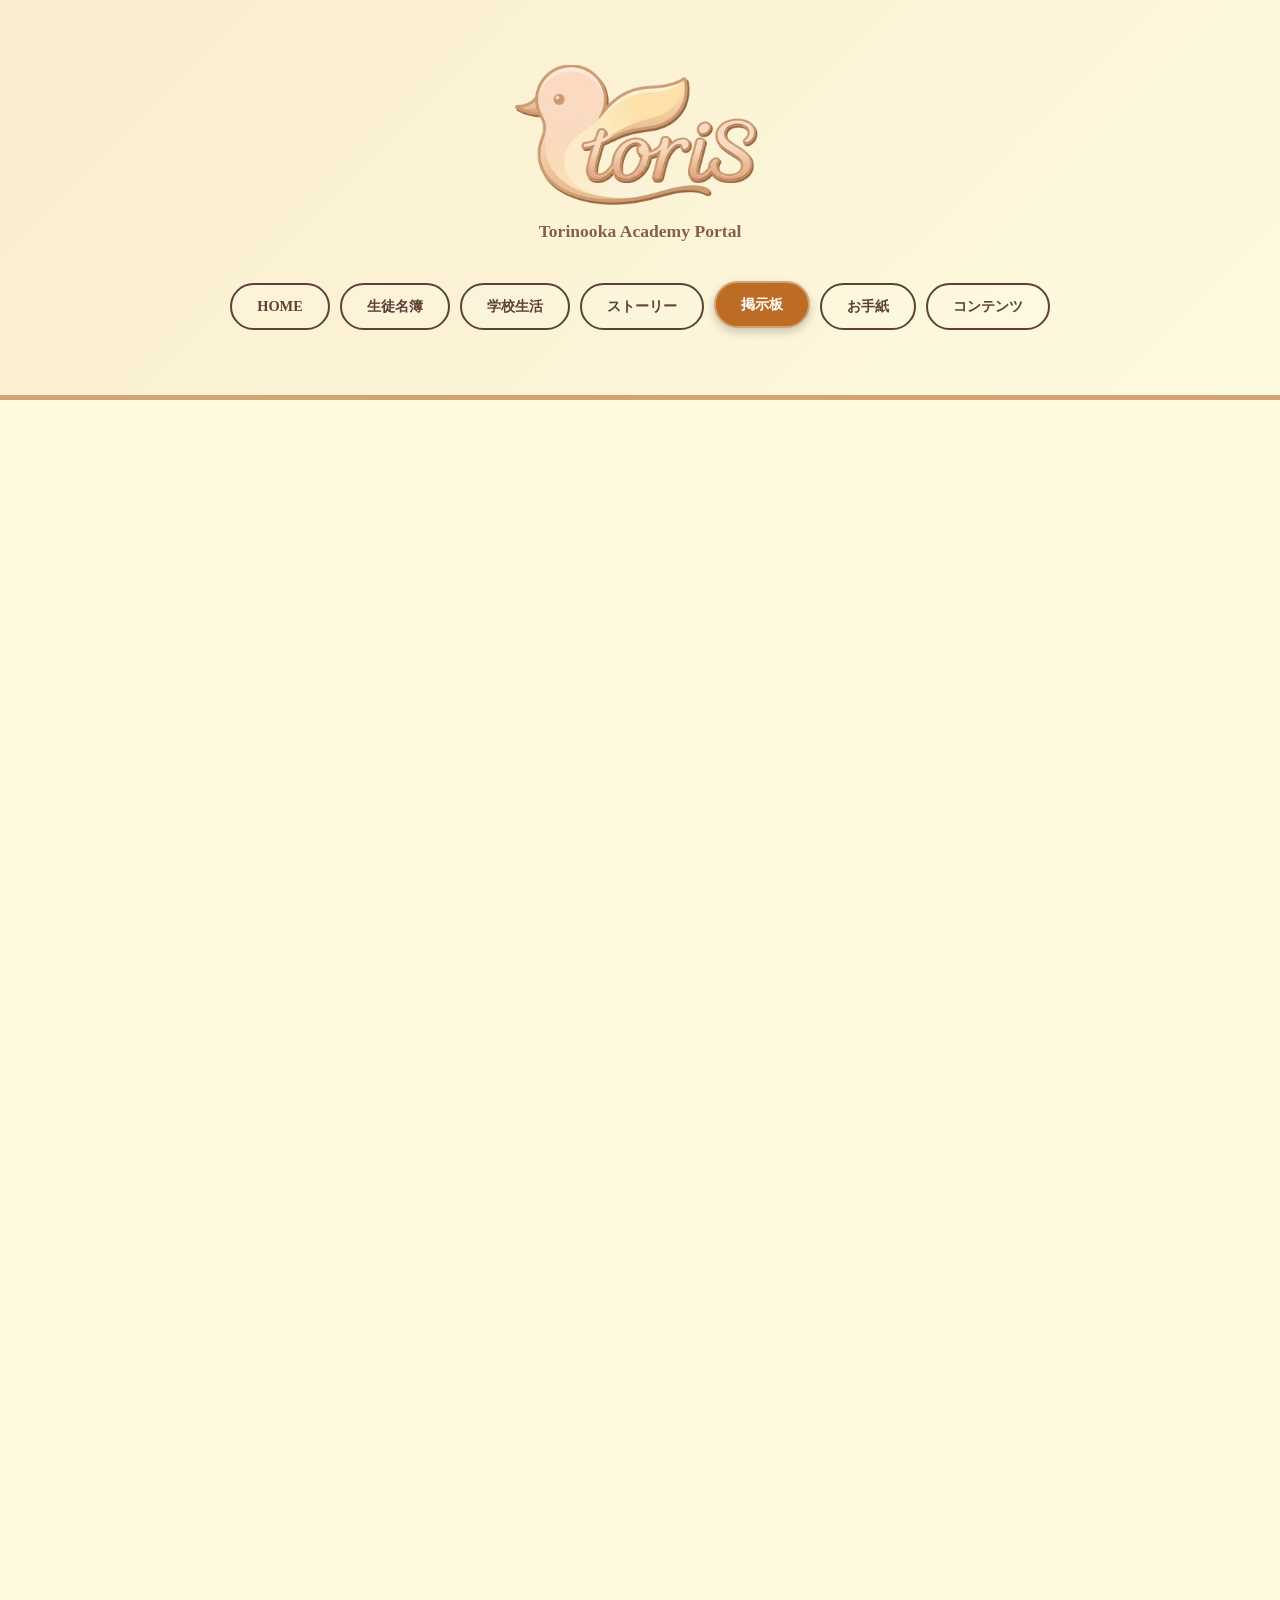
==== commit 414596e0: "Update bulletin.html" ====
--- a/bulletin.html
+++ b/bulletin.html
@@ -15,7 +15,13 @@
         <div class="menu-toggle" onclick="toggleMenu()" style="position: absolute; top: 20px; right: 20px; font-size: 2rem; color: var(--navy); cursor: pointer; z-index: 10000;">
             <i class="fas fa-bars"></i>
         </div>
-        <nav class="premium-nav">
+        <div class="logo-area" style="text-align: center;">
+            <a href="index.html">
+                <img src="images/logo.png?v=1" alt="とりの丘学園" style="max-width: 250px; cursor: pointer;" onclick="secretClick()">
+            </a>
+            <p class="sub-title">Torinooka Academy Portal</p>
+        </div>
+        <nav class="premium-nav" id="global-nav">
             <a href="index.html" class="nav-item">HOME</a>
             <a href="chara.html" class="nav-item">生徒名簿</a>
             <a href="life.html" class="nav-item">学校生活</a> <!-- ★追加！ -->
--- a/style.css
+++ b/style.css
@@ -899,54 +899,55 @@
 }
 
 /* スマホ用レスポンシブ */
+/* ==========================================
+   スマホ対応（レスポンシブ）絶対修正版
+   ========================================== */
 @media screen and (max-width: 768px) {
-    .menu-toggle { display: block; } /* スマホでハンバーガーを表示 */
-    
-    .premium-nav {
-        display: none; /* 初期状態は隠す */
-        flex-direction: column;
-        background: rgba(250, 237, 205, 0.95);
-        backdrop-filter: blur(10px);
-        position: absolute;
-        top: 70px;
-        left: 0;
-        width: 100%;
-        padding: 20px 0;
-        box-shadow: 0 10px 20px rgba(0,0,0,0.2);
-        z-index: 9999;
+    .main-header { height: 250px; position: relative; /* ★超重要！これがないとボタンが飛んでいく */ }
+    .logo-area img { max-width: 200px; }
+    .three-column { grid-template-columns: 1fr; }
+    .modal-content { width: 95%; margin: 10% auto; padding: 20px; }
+    .story-search-grid { grid-template-columns: 1fr; }
+    .char-grid { grid-template-columns: repeat(auto-fill, minmax(140px, 1fr)); gap: 10px; }
+    .char-card { padding: 10px; }
+    .char-circle-small.img-container { width: 80px; height: 80px; }
+
+    /* --- ハンバーガーメニューの表示 --- */
+    .menu-toggle { 
+        display: block !important; 
+        position: absolute; 
+        top: 20px; 
+        right: 20px; 
+        font-size: 2.2rem; 
+        color: var(--navy); 
+        cursor: pointer; 
+        z-index: 99999; /* ★絶対に一番手前！ */
     }
-    
-    /* トグルで表示された時 */
-    .premium-nav.open { display: flex; }
-    
-    .nav-item {
-        text-align: center;
-        margin: 5px 20px;
-        border-color: var(--navy);
-    }
-    .menu-toggle { display: block; }
     
     .premium-nav {
         display: none; /* 初期は隠す */
         flex-direction: column;
-        background: rgba(250, 237, 205, 0.95);
+        background: rgba(250, 237, 205, 0.98);
         position: absolute;
-        top: 60px; /* 位置を調整 */
+        top: 60px; 
         left: 0;
         width: 100%;
         padding: 20px 0;
-        z-index: 9999;
+        z-index: 99990; /* メニューも手前に */
+        box-shadow: 0 10px 20px rgba(0,0,0,0.2);
     }
-    .premium-nav.open { display: flex; }
-
-    /* --- 今日のとりの細長バグを直す！ --- */
+    
+    /* JSで .open が付いたら強制表示（!importantの暴力！） */
+    .premium-nav.open { display: flex !important; }
+
+    /* --- 今日のとりの細長バグ修正 --- */
     .pickup-card {
-        flex-direction: column !important; /* スマホでは縦並びに！ */
-        text-align: center; /* 文字を真ん中に */
-        gap: 10px !important;
+        flex-direction: column !important;
+        text-align: center;
+        gap: 15px !important;
     }
     .pickup-card .img-container {
-        flex-shrink: 0; /* ★これが細長くなるのを防ぐ最強の盾！ */
+        flex-shrink: 0; /* ★これが細長くなるのを防ぐ！ */
         margin: 0 auto;
     }
 
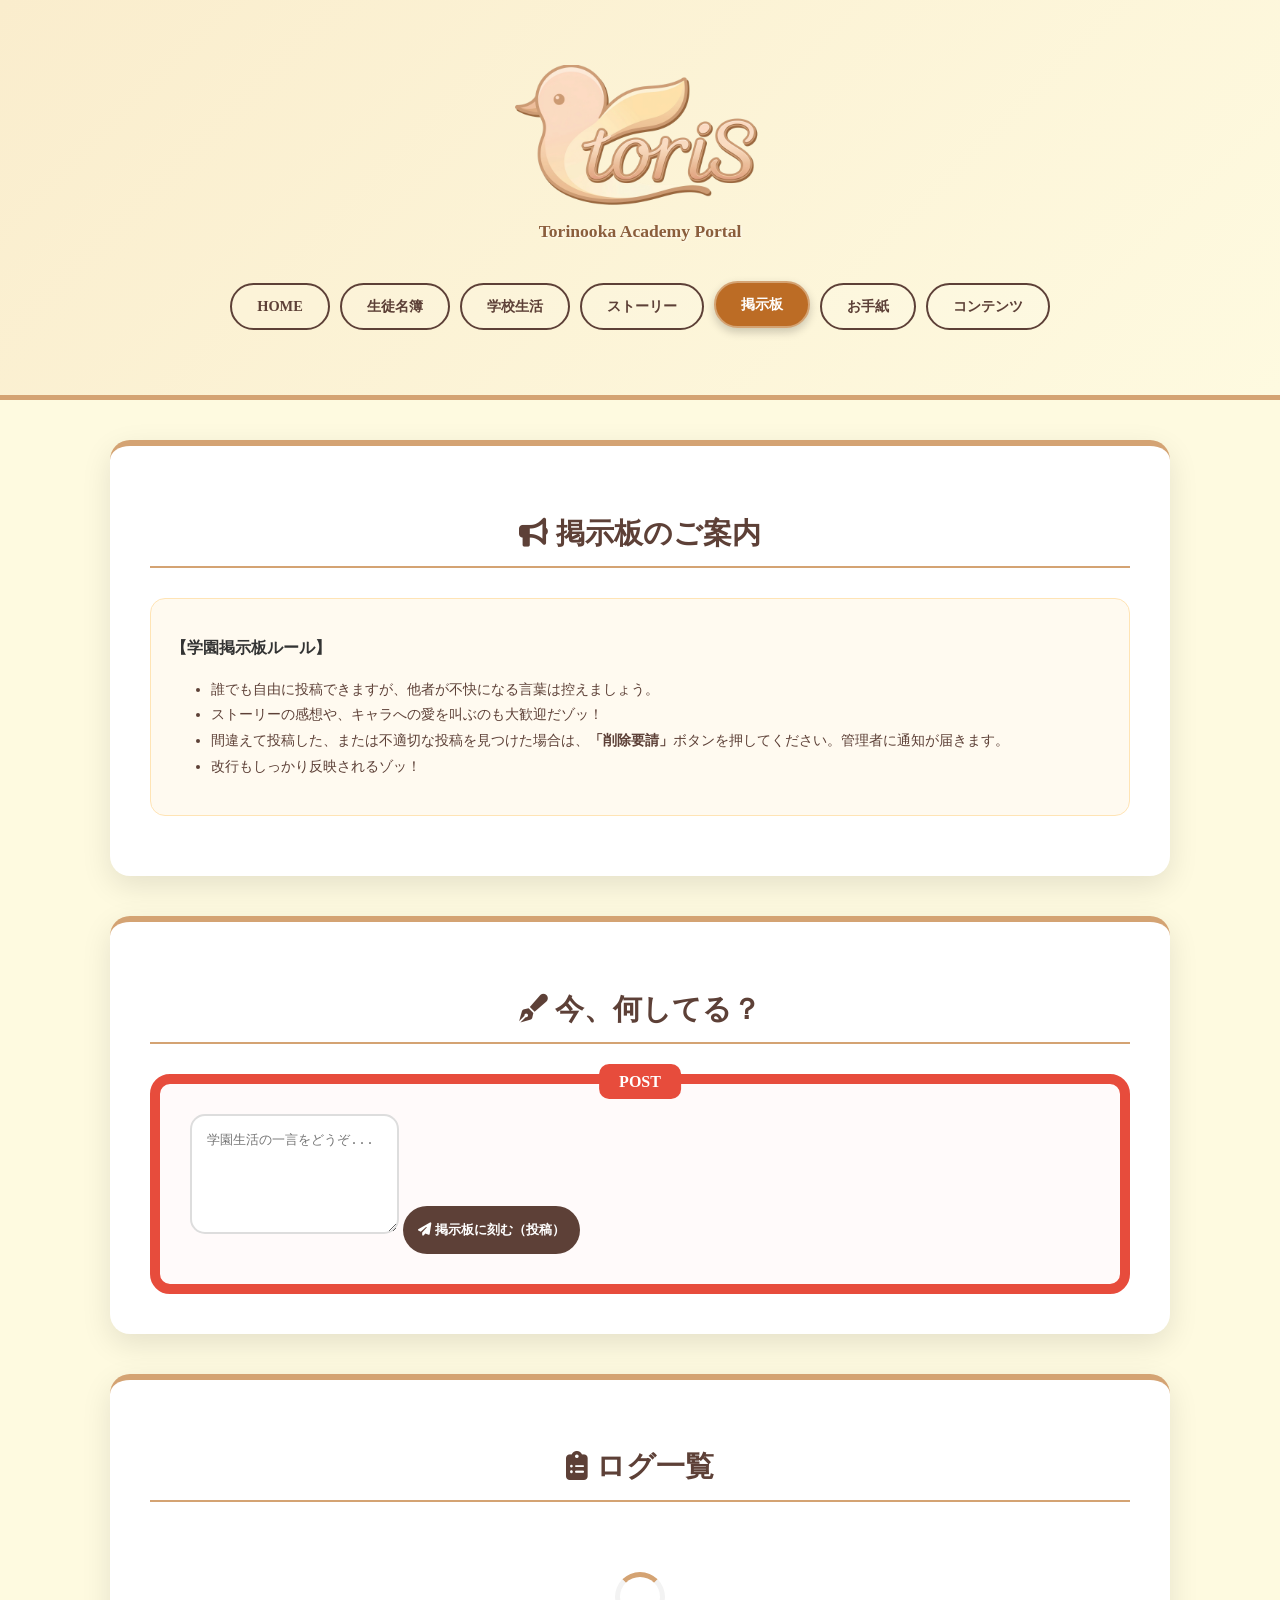
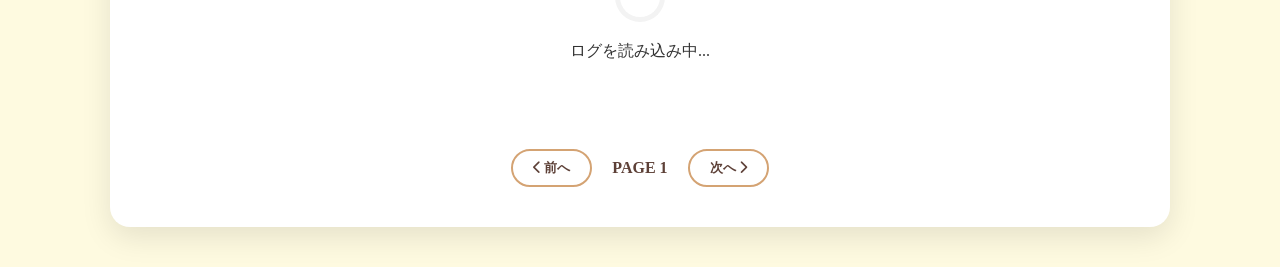
==== commit b9a19b02: "Update bulletin.html" ====
--- a/bulletin.html
+++ b/bulletin.html
@@ -111,5 +111,16 @@
             window.scrollTo({ top: 0, behavior: 'smooth' });
         }
     </script>
+<!-- ★追加！ 掲示板の返信用モーダル -->
+    <div id="reply-modal" class="modal">
+        <div class="modal-content" style="background:white; border-radius:20px; border:3px solid var(--navy); padding:20px; max-width: 500px;">
+            <span class="close-btn" onclick="closeReplyModal()" style="color: var(--navy);">&times;</span>
+            <h2 class="gold-title" style="margin-top: 10px; font-size: 1.5rem;">返信を書く</h2>
+            <div class="letter-form">
+                <textarea id="reply-content" placeholder="返信内容をどうぞ...（改行もちゃんと反映されるゾッ！）" style="height: 150px;"></textarea>
+                <button onclick="submitReply()" class="premium-btn">返信を投稿する</button>
+            </div>
+        </div>
+    </div>
 </body>
 </html>
--- a/style.css
+++ b/style.css
@@ -1153,3 +1153,112 @@
 .uniform-card:hover .uniform-img-container img {
     transform: scale(1.05); 
 }
+/* 各ページへ飛ぶボタン（完全装飾版） */
+.step-btn {
+    display: inline-block;
+    background: var(--gold) !important; /* ゴールドに固定 */
+    color: white !important; /* 文字を絶対に白にする */
+    text-decoration: none !important; /* 紫の線を絶対に消す！ */
+    padding: 12px 20px;
+    border-radius: 50px;
+    font-weight: bold;
+    transition: 0.3s;
+    font-size: 0.95rem;
+    box-shadow: 0 4px 10px rgba(0,0,0,0.1);
+}
+
+.step-btn:hover {
+    background: var(--wine) !important; /* ホバーでワインレッドに */
+    transform: scale(1.05);
+    box-shadow: 0 6px 15px rgba(139, 58, 58, 0.3);
+}
+
+/* タイトルホバー時の演出 */
+.welcome-header:hover h2 {
+    color: var(--wine);
+    transition: 0.3s;
+}
+/* ==========================================
+   スマホ対応（レスポンシブ）の追加・上書き部分
+   ========================================== */
+@media screen and (max-width: 768px) {
+    /* 画面の左右の余白を少し詰める */
+    .container { padding: 0 10px; }
+
+    /* --- ハンバーガーメニューの確実な配置 --- */
+    .menu-toggle { 
+        display: block !important; 
+        position: absolute; 
+        top: 20px; 
+        right: 20px; 
+        font-size: 2.2rem; 
+        color: var(--navy); 
+        cursor: pointer; 
+        z-index: 99999; 
+    }
+    .premium-nav {
+        display: none; 
+        flex-direction: column;
+        background: rgba(250, 237, 205, 0.98);
+        position: absolute;
+        top: 70px; 
+        left: 0;
+        width: 100%;
+        padding: 20px 0;
+        z-index: 99990; 
+        box-shadow: 0 10px 20px rgba(0,0,0,0.2);
+    }
+    .premium-nav.open { display: flex !important; }
+    .nav-item { margin: 5px 20px; text-align: center; }
+
+    /* --- はみ出し防止！カード類をスマホの幅に合わせる --- */
+    .game-grid, .term-grid, .line-sticker-grid {
+        grid-template-columns: 1fr !important; /* スマホでは絶対に1列！ */
+        gap: 15px;
+    }
+
+    .game-card, .term-card, .sticker-card {
+        min-width: auto !important; /* PC用の固定幅を解除！ */
+        width: 100%;
+        box-sizing: border-box;
+    }
+
+    /* ゲームのリンクカードを縦並びに変えてスッキリさせる */
+    .game-card {
+        flex-direction: column;
+        text-align: center;
+        padding: 15px;
+    }
+    .game-icon { margin-bottom: 10px; }
+/* ==========================================
+       スマホ対応（追加分）
+       ========================================== */
+
+    /* --- ランキングを縦並びにして綺麗に収める --- */
+    .ranking-item {
+        flex-direction: column;
+        text-align: center;
+        gap: 10px;
+    }
+    .rank-img-wrap {
+        margin: 0 auto;
+    }
+    .rank-content {
+        text-align: center;
+    }
+
+    /* --- パン争奪戦のボタン隠れ防止 --- */
+    .game-stage {
+        height: auto;
+        min-height: 400px;
+        padding-bottom: 70px; /* ボタン用の余白を確保 */
+    }
+    .char-sprite {
+        width: 140px; /* スマホでは威圧感キャラを少し小さく */
+    }
+    /* ボタンを「絶対」に最前面へ！ */
+    #melonpan-game-stage .game-btn,
+    .premium-btn {
+        z-index: 9999 !important; 
+    }
+}
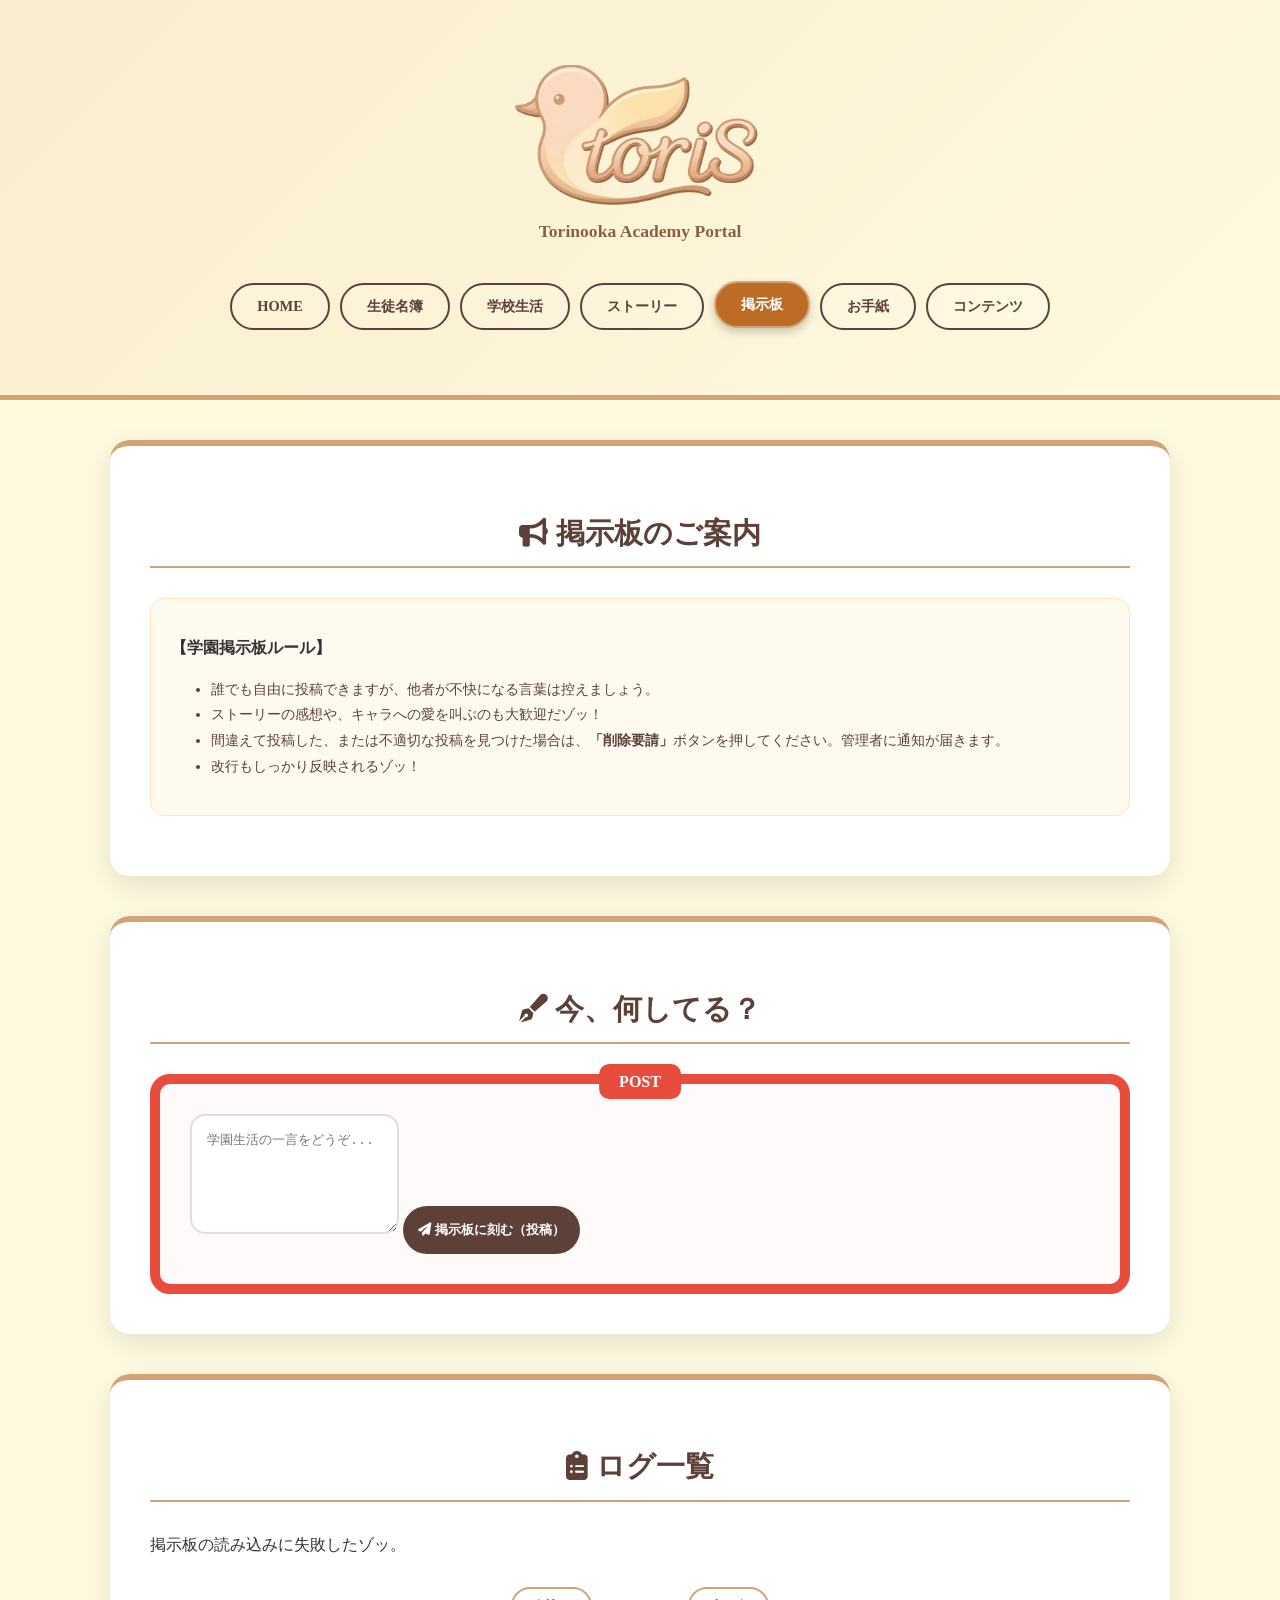
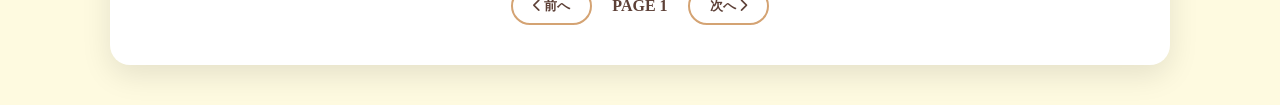
==== commit 100cf534: "Update bulletin.html" ====
--- a/bulletin.html
+++ b/bulletin.html
@@ -114,11 +114,11 @@
 <!-- ★追加！ 掲示板の返信用モーダル -->
     <div id="reply-modal" class="modal">
         <div class="modal-content" style="background:white; border-radius:20px; border:3px solid var(--navy); padding:20px; max-width: 500px;">
-            <span class="close-btn" onclick="closeReplyModal()" style="color: var(--navy);">&times;</span>
+            <span class="close-btn" onclick="closeReplyModal()" style="color: var(--navy); position: absolute; right: 20px; top: 15px; font-size: 2.5rem; cursor: pointer; z-index: 1000;">&times;</span>
             <h2 class="gold-title" style="margin-top: 10px; font-size: 1.5rem;">返信を書く</h2>
             <div class="letter-form">
-                <textarea id="reply-content" placeholder="返信内容をどうぞ...（改行もちゃんと反映されるゾッ！）" style="height: 150px;"></textarea>
-                <button onclick="submitReply()" class="premium-btn">返信を投稿する</button>
+                <textarea id="reply-content" placeholder="返信内容をどうぞ...（改行も反映されるゾッ！）" style="height: 150px; width: 100%; border-radius: 15px; padding: 15px; border: 2px solid #ddd;"></textarea>
+                <button onclick="submitReply()" class="premium-btn" style="margin-top: 15px; width: 100%;">返信を投稿する</button>
             </div>
         </div>
     </div>
--- a/style.css
+++ b/style.css
@@ -1262,3 +1262,86 @@
         z-index: 9999 !important; 
     }
 }
+/* --- 掲示板リアクションボタン --- */
+.post-reactions {
+    display: flex;
+    flex-wrap: wrap;
+    gap: 10px;
+    margin-top: 15px;
+}
+
+.reaction-btn {
+    background: #fdfdfd;
+    border: 1px solid #ddd;
+    color: #555;
+    padding: 5px 12px;
+    border-radius: 20px;
+    font-size: 0.9rem;
+    cursor: pointer;
+    transition: 0.2s;
+    user-select: none;
+    box-shadow: 0 2px 5px rgba(0,0,0,0.05);
+}
+
+.reaction-btn:hover {
+    background: var(--sakura);
+    border-color: var(--gold);
+    color: var(--navy);
+    transform: translateY(-2px);
+}
+/* ==========================================
+   お返事カードの豪華デザイン
+   ========================================== */
+.reply-card {
+    background: #fff;
+    border: 2px solid #f0f0f0;
+    border-radius: 15px;
+    padding: 20px;
+    margin-bottom: 25px;
+    box-shadow: 0 4px 10px rgba(0,0,0,0.05);
+    transition: 0.3s;
+}
+
+.reply-card:hover {
+    border-color: var(--gold);
+    box-shadow: 0 8px 20px rgba(212, 175, 55, 0.15);
+}
+
+.reply-header {
+    display: flex;
+    justify-content: space-between;
+    align-items: center;
+    border-bottom: 1px dashed #ddd;
+    padding-bottom: 15px;
+    margin-bottom: 15px;
+}
+
+.to-name {
+    font-size: 1.1rem;
+    color: var(--navy);
+}
+
+.reply-date {
+    font-size: 0.8rem;
+    color: #999;
+}
+
+/* ユーザーからの質問部分（吹き出し風） */
+.user-msg-box {
+    background: #f9f9f9;
+    padding: 15px;
+    border-radius: 10px;
+    margin-bottom: 15px;
+    border-left: 4px solid #ccc;
+    font-style: italic;
+}
+
+/* キャラからのお返事部分 */
+.char-reply-box {
+    background: var(--sakura);
+    padding: 20px;
+    border-radius: 15px;
+    border: 1px solid #ffb7c5;
+    color: #333;
+}
+
